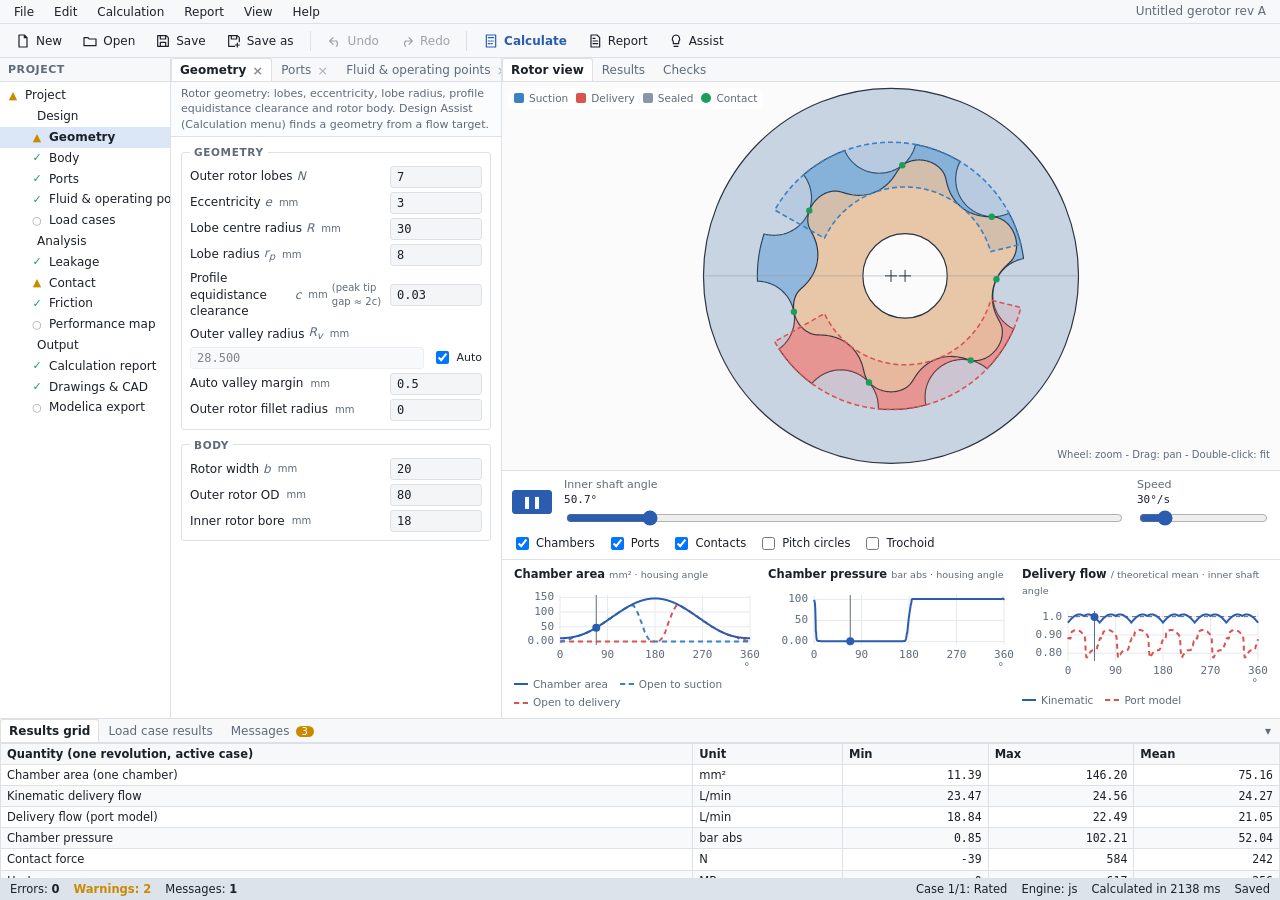
==== frontend/index.html @ 1a61bb22 "Python backend core, FastAPI API and professional workspace UI - backend/gerotor_core: numpy port of" ====
<!doctype html>
<html lang="en" data-theme="light">
<head>
  <meta charset="utf-8">
  <meta name="viewport" content="width=device-width, initial-scale=1">
  <title>Gerotor Workspace</title>
  <link rel="stylesheet" href="css/style.css">
  <link rel="stylesheet" href="css/workspace.css">
</head>
<body data-step="geometry">
  <div id="menubar" class="menubar" role="menubar"></div>
  <div id="toolbar" class="toolbar" role="toolbar"></div>
  <button id="assistOpen" type="button" hidden>Design Assist</button>

  <dialog id="assistDlg">
    <div class="dlg-head">
      <h2>Design Assist</h2>
      <span class="subtitle">Find geometries that meet a flow target within packaging limits</span>
      <button type="button" class="ghost" id="assistClose" title="Close">✕</button>
    </div>
    <div class="dlg-body">
      <form id="assistForm" class="params" autocomplete="off">
        <fieldset>
          <legend>Requirement</legend>
          <div class="grid2">
            <label>Flow <span class="unit">L/min</span><input name="flow" type="number" min="0" step="0.5" value="15"></label>
            <label>at speed <span class="unit">rpm</span><input name="rpm" type="number" min="1" step="50" value="1000"></label>
            <label>Vol. efficiency <span class="unit">%</span><input name="volEff" type="number" min="10" max="100" step="1" value="100"></label>
            <label>Objective
              <select name="objective"><option value="ripple">Lowest flow ripple</option><option value="compact">Smallest outer Ø</option><option value="contact">Lowest contact stress</option></select></label>
            <label>Pressure rise <span class="unit">bar</span><input name="dp" type="number" min="0" step="5" value="50"></label>
          </div>
          <p class="note" id="assistDisp"></p>
        </fieldset>
        <fieldset>
          <legend>Packaging</legend>
          <div class="grid2">
            <label>Rotor width <span class="unit">mm</span><input name="b" type="number" min="0.1" step="1" value="10"></label>
            <label>Max outer Ø <span class="unit">mm</span><input name="ODmax" type="number" min="0" step="1" value="95"></label>
            <label>Shaft / bore Ø <span class="unit">mm</span><input name="bore" type="number" min="0" step="1" value="22"></label>
            <label>Profile clearance c (peak gap ≈ 2c) <span class="unit">mm</span><input name="clearance" type="number" min="0" step="0.01" value="0.02"></label>
            <label>Min wall, outer <span class="unit">mm</span><input name="wallOut" type="number" min="0" step="0.5" value="5"></label>
            <label>Min wall, inner <span class="unit">mm</span><input name="wallIn" type="number" min="0" step="0.5" value="5"></label>
          </div>
        </fieldset>
        <fieldset>
          <legend>Search range</legend>
          <div class="grid2">
            <label>Lobes from<input name="Nmin" type="number" min="3" max="20" step="1" value="5"></label>
            <label>to<input name="Nmax" type="number" min="3" max="20" step="1" value="11"></label>
            <label>Min r<sub>p</sub>/e<input name="kMin" type="number" min="1" step="0.1" value="1.5"></label>
            <label>Valley margin <span class="unit">mm</span><input name="valleyMargin" type="number" min="0" step="0.05" value="0.1"></label>
          </div>
        </fieldset>
        <button type="button" class="primary" id="assistRun">Search designs</button>
        <fieldset class="re">
          <legend>Reverse engineering (measured set)</legend>
          <div class="grid2">
            <label>Outer lobes N<input name="reN" type="number" min="3" step="1" value="9"></label>
            <label>Lobe radius r<sub>p</sub> <span class="unit">mm</span><input name="reRp" type="number" min="0.1" step="0.01" value="10"></label>
            <label>Inner tip Ø <span class="unit">mm</span><input name="reDt" type="number" step="0.01" value="73.404"></label>
            <label>Inner root Ø <span class="unit">mm</span><input name="reDr" type="number" step="0.01" value="57.96"></label>
            <label>Outer minor Ø <span class="unit">mm</span><input name="reDl" type="number" step="0.01" value="65.722"></label>
            <label>Outer major Ø <span class="unit">mm</span><input name="reDv" type="number" step="0.01" value="81.166"></label>
            <label>Width <span class="unit">mm</span><input name="reB" type="number" min="0" step="0.1" value="10"></label>
            <label>Outer rotor OD <span class="unit">mm</span><input name="reOD" type="number" min="0" step="0.1" value="95"></label>
          </div>
          <p class="note" id="reStatus">Outer minor Ø = across the lobe tips; outer major Ø = valley circle.</p>
          <button type="button" id="reApply">Derive &amp; apply</button>
        </fieldset>
      </form>
      <div class="dlg-results">
        <div id="assistStatus" class="note">Set the requirement and press “Search designs”.</div>
        <div class="tbl-wrap"><table class="rtable" id="assistTable"></table></div>
        <h3>Gamez-Montero best-practice estimate <small>(heuristic, for comparison)</small></h3>
        <div class="tbl-wrap"><table class="rtable" id="gamezTable"></table></div>
      </div>
    </div>
  </dialog>

  <div class="work" id="work">
    <aside class="dock tree-dock" id="treeDock" aria-label="Project tree">
      <div class="dock-h">Project</div>
      <ul class="tree" id="tree" role="tree"></ul>
    </aside>

    <section class="centre" id="centre">
      <div class="tabs" id="tabs" role="tablist"></div>
      <div class="tab-intro" id="stepIntro"></div>
      <div class="centre-body">
      <form id="params" class="params" autocomplete="off" novalidate>
                <fieldset data-steps="geometry">
          <legend>Geometry</legend>
          <label>Outer rotor lobes <i>N</i>
            <input name="N" type="number" min="3" max="30" step="1" value="7"></label>
          <label>Eccentricity <i>e</i> <span class="unit">mm</span>
            <input name="e" type="number" min="0.01" step="0.1" value="3"></label>
          <label>Lobe centre radius <i>R</i> <span class="unit">mm</span>
            <input name="R" type="number" min="0.1" step="0.5" value="30"></label>
          <label>Lobe radius <i>r<sub>p</sub></i> <span class="unit">mm</span>
            <input name="rp" type="number" min="0.1" step="0.1" value="8"></label>
          <label>Profile equidistance clearance <i>c</i> <span class="unit">mm</span> <em class="sub">(peak tip gap ≈ 2c)</em>
            <input name="c" type="number" min="0" step="0.01" value="0.03"></label>
          <label class="with-check">Outer valley radius <i>R<sub>v</sub></i> <span class="unit">mm</span>
            <span class="row">
              <input name="Rv" type="number" min="0.1" step="0.1" value="28">
              <span class="check"><input name="RvAuto" type="checkbox" checked> Auto</span>
            </span></label>
          <label>Auto valley margin <span class="unit">mm</span>
            <input name="RvClear" type="number" min="0" step="0.1" value="0.5"></label>
          <label>Outer rotor fillet radius <span class="unit">mm</span>
            <input name="fillet" type="number" min="0" step="0.1" value="0"></label>
        </fieldset>
        <fieldset data-steps="geometry">
          <legend>Body</legend>
          <label>Rotor width <i>b</i> <span class="unit">mm</span>
            <input name="b" type="number" min="0.1" step="1" value="20"></label>
          <label>Outer rotor OD <span class="unit">mm</span>
            <input name="OD" type="number" min="1" step="1" value="80"></label>
          <label>Inner rotor bore <span class="unit">mm</span>
            <input name="bore" type="number" min="0" step="1" value="18"></label>
        </fieldset>
        <fieldset data-steps="fluid">
          <legend>Operating point</legend>
          <label>Shaft speed <span class="unit">rpm</span>
            <input name="rpm" type="number" min="0" step="50" value="1500"></label>
          <label>Pressure rise Δp <span class="unit">bar</span>
            <input name="dp" type="number" min="0" step="5" value="100"></label>
        </fieldset>
        <fieldset data-steps="contact">
          <legend>Material</legend>
          <div class="grid2">
            <label>Inner E <span class="unit">GPa</span>
              <input name="Ein" type="number" min="1" step="5" value="210"></label>
            <label>Inner ν
              <input name="nuIn" type="number" min="0" max="0.5" step="0.01" value="0.3"></label>
            <label>Outer E <span class="unit">GPa</span>
              <input name="Eout" type="number" min="1" step="5" value="210"></label>
            <label>Outer ν
              <input name="nuOut" type="number" min="0" max="0.5" step="0.01" value="0.3"></label>
          </div>
        </fieldset>
        <fieldset data-steps="ports">
          <legend>Ports</legend>
          <label class="inline"><input name="portsOn" type="checkbox" checked> Enable port model</label>
          <label class="with-check">Outer port radius <span class="unit">mm</span>
            <span class="row">
              <input name="portRo" type="number" min="0" step="0.1" value="28">
              <span class="check"><input name="portRoAuto" type="checkbox" checked> Auto</span>
            </span></label>
          <label class="with-check">Inner port radius (O₁) <span class="unit">mm</span>
            <span class="row">
              <input name="portRi" type="number" min="0" step="0.1" value="19">
              <span class="check"><input name="portRiAuto" type="checkbox" checked> Auto</span>
            </span></label>
          <p class="note">Timing offsets from the theoretical edges (+ = direction of rotation).</p>
          <div class="grid2">
            <label>Suction start <span class="unit">°</span>
              <input name="sucStart" type="number" step="0.5" value="0"></label>
            <label>Suction end <span class="unit">°</span>
              <input name="sucEnd" type="number" step="0.5" value="0"></label>
            <label>Delivery start <span class="unit">°</span>
              <input name="delStart" type="number" step="0.5" value="0"></label>
            <label>Delivery end <span class="unit">°</span>
              <input name="delEnd" type="number" step="0.5" value="0"></label>
          </div>
          <p class="note">Relief grooves: length into the land at each port edge (0 = none).</p>
          <div class="grid2">
            <label>Suction start <span class="unit">°</span>
              <input name="gSucStart" type="number" min="0" step="0.5" value="0"></label>
            <label>Suction end <span class="unit">°</span>
              <input name="gSucEnd" type="number" min="0" step="0.5" value="0"></label>
            <label>Delivery start <span class="unit">°</span>
              <input name="gDelStart" type="number" min="0" step="0.5" value="0"></label>
            <label>Delivery end <span class="unit">°</span>
              <input name="gDelEnd" type="number" min="0" step="0.5" value="0"></label>
          </div>
          <div class="grid2">
            <label>Groove width <span class="unit">mm</span>
              <input name="grooveW" type="number" min="0" step="0.1" value="1"></label>
            <label title="0 = as deep as the port">Groove depth <span class="unit">mm</span>
              <input name="grooveD" type="number" min="0" step="0.05" value="0"></label>
          </div>
          <label>Port corner radius <span class="unit">mm</span>
            <input name="portFillet" type="number" min="0" step="0.1" value="0"></label>
          <label title="Volume behind the outlet port, used for the outlet pressure ripple (0 = restriction only)">Outlet volume <span class="unit">cm³</span>
            <input name="outletVol" type="number" min="0" step="1" value="0"></label>
          <p class="note">Porting type. Without a double-sided outlet or shadow ports the rotors are pressed to the floor.</p>
          <label class="inline"><input name="dblIn" type="checkbox"> Double-sided inlet port</label>
          <label class="inline"><input name="dblOut" type="checkbox"> Double-sided outlet port</label>
          <label class="inline"><input name="shadow" type="checkbox" checked> Shadow ports</label>
        </fieldset>
        <fieldset data-steps="fluid">
          <legend>Fluid</legend>
          <div class="grid2">
            <label>Oil
              <select name="oil">
                <option value="custom">Custom (ν, ρ below)</option>
                <option value="user">My oil — datasheet (ASTM D341)</option>
                <!-- library entries are added from js/fluid.js -->
              </select></label>
            <label>Oil temperature <span class="unit">°C</span>
              <input name="oilT" type="number" step="5" value="40"></label>
            <label>Inlet pressure <span class="unit">bar abs</span>
              <input name="pIn" type="number" min="0" step="0.1" value="1"></label>
            <label>Cavitation pressure <span class="unit">bar abs</span>
              <input name="pVap" type="number" min="0" step="0.05" value="0.2"></label>
            <label>Density <span class="unit">kg/m³</span>
              <input name="rho" type="number" min="1" step="10" value="860"></label>
            <label>Bulk modulus <span class="unit">MPa</span>
              <input name="bulk" type="number" min="1" step="100" value="1400"></label>
            <label>Discharge coeff. <i>C<sub>d</sub></i>
              <input name="Cd" type="number" min="0.1" max="1" step="0.05" value="0.7"></label>
            <label>Kin. viscosity <span class="unit">cSt</span>
              <input name="nu" type="number" min="0.1" step="1" value="30"></label>
          </div>
          <div id="userOil" hidden>
            <p class="note">Datasheet viscosities; ν at the oil temperature is read from the ASTM D341 (Walther) line through them. A third point (e.g. 0 °C) is optional (ν = 0: unused).</p>
            <div class="grid2">
              <label>T₁ <span class="unit">°C</span><input name="uT1" type="number" step="1" value="40"></label>
              <label>ν₁ <span class="unit">cSt</span><input name="uNu1" type="number" min="0" step="0.1" value="32"></label>
              <label>T₂ <span class="unit">°C</span><input name="uT2" type="number" step="1" value="100"></label>
              <label>ν₂ <span class="unit">cSt</span><input name="uNu2" type="number" min="0" step="0.1" value="5.4"></label>
              <label>T₃ (optional) <span class="unit">°C</span><input name="uT3" type="number" step="1" value="0"></label>
              <label>ν₃ <span class="unit">cSt</span><input name="uNu3" type="number" min="0" step="1" value="0"></label>
              <label>Density at 15 °C <span class="unit">kg/m³</span><input name="uRho15" type="number" min="1" step="1" value="870"></label>
            </div>
          </div>
          <div id="oilCurve" hidden>
            <canvas class="chart small" id="oilChart"></canvas>
            <p class="note" id="oilNote"></p>
          </div>
        </fieldset>
        <fieldset data-steps="leakage">
          <legend>Leakage</legend>
          <label class="inline"><input name="leakOn" type="checkbox" checked> Model internal leakage</label>
          <p class="note">Tip/flank gaps follow from the inner profile clearance <i>c</i>. Axial clearance is the total over both faces.</p>
          <div class="grid2">
            <label>Axial clearance <span class="unit">mm</span>
              <input name="axialClr" type="number" min="0" step="0.005" value="0.05"></label>
            <label>Tip gap model
              <select name="tipGapModel"><option value="backlash">Backlash contact</option><option value="uniform">Uniform c</option></select></label>
          </div>
          <label class="inline"><input name="shaftVent" type="checkbox" checked> Shaft bore vented to inlet</label>
        </fieldset>
        <fieldset data-steps="friction">
          <legend>Friction</legend>
          <p class="note">Viscous losses (Totaro et al. 2025); full-film lubrication assumed.</p>
          <div class="grid2">
            <label>OD clearance, diametral <span class="unit">mm</span>
              <input name="odClr" type="number" min="0" step="0.01" value="0.15"></label>
            <label>Shaft bearing length <span class="unit">mm</span>
              <input name="jbLen" type="number" min="0" step="1" value="0"></label>
            <label>Bearing clearance, diametral <span class="unit">mm</span>
              <input name="jbClr" type="number" min="0" step="0.005" value="0.04"></label>
            <label>Floor friction μ (one-sided ports)
              <input name="faceMu" type="number" min="0" step="0.01" value="0.08"></label>
          </div>
        </fieldset>
        <fieldset data-steps="outputs">
          <legend>Design summary</legend>
          <dl class="metrics small" id="summary"></dl>
        </fieldset>
      </form>
      <form id="metaForm" class="params" data-steps="project" autocomplete="off">
        <fieldset>
          <legend>Identification</legend>
          <label data-tip="Project name shown in the title bar and on the report cover">Project <input name="project" type="text"></label>
          <label data-tip="Part number of the pump / rotor set">Part no. <input name="partNo" type="text"></label>
          <label data-tip="Revision label of this calculation">Revision <input name="revision" type="text"></label>
          <label data-tip="Engineer who made the calculation">Author <input name="author" type="text"></label>
          <label data-tip="Engineer who checked the calculation">Checker <input name="checker" type="text"></label>
          <label data-tip="Approver for release">Approver <input name="approver" type="text"></label>
          <label data-tip="Calculation date">Date <input name="date" type="date"></label>
        </fieldset>
        <fieldset>
          <legend>Scope and notes</legend>
          <label data-tip="Formal scope statement printed in the report: what is analysed, which load cases and limits apply, what is excluded">Scope statement</label>
          <textarea name="scope" rows="3" placeholder="What is analysed, which load cases and limits apply, what is excluded"></textarea>
          <label>Notes</label>
          <textarea name="notes" rows="4" placeholder="Assumptions, boundary conditions, open points"></textarea>
        </fieldset>
        <fieldset>
          <legend>Revision history</legend>
          <div class="grid2">
            <label>Rev <input name="revNew" type="text"></label>
            <label>Change <input name="revNote" type="text"></label>
          </div>
          <div class="btn-row"><button type="button" id="revAdd">Add history entry</button></div>
          <ul class="revlist" id="revList"></ul>
        </fieldset>
        <fieldset>
          <legend>Calculation engine</legend>
          <label data-tip="js: runs in the browser. api: FastAPI backend (not connected yet). parity: runs both and compares.">Mode
            <select name="calcMode"><option value="js">JavaScript (in browser)</option><option value="api" disabled>Python API (not available)</option><option value="parity" disabled>Parity JS vs API (not available)</option></select></label>
        </fieldset>
      </form>
      <section data-steps="cases" id="casesSec">
        <p class="note">Load cases are operating points. The active case (selected row) drives the input forms, charts and report; "Calculate all" evaluates every case.</p>
        <table class="grid-table" id="caseList"></table>
        <div class="btn-row">
          <button type="button" id="caseAdd">Add</button>
          <button type="button" id="caseDup">Duplicate</button>
          <button type="button" id="caseDel">Delete</button>
          <button type="button" id="caseRun" class="primary">Calculate all</button>
        </div>
      </section>
      <section data-steps="map" class="result-wide">
        <h2>Charts <small>pump performance range</small></h2>
        <form id="mapForm" class="params" autocomplete="off">
          <div class="grid2">
            <label>Speed from <span class="unit">rpm</span><input name="rpmMin" type="number" min="1" step="100" value="1000"></label>
            <label>to<input name="rpmMax" type="number" min="1" step="100" value="4000"></label>
            <label>Δp from <span class="unit">bar</span><input name="dpMin" type="number" min="0" step="5" value="10"></label>
            <label>to<input name="dpMax" type="number" min="0" step="5" value="100"></label>
            <label>Speed points<input name="nRpm" type="number" min="1" max="8" step="1" value="6"></label>
            <label>Pressure points<input name="nDp" type="number" min="1" max="8" step="1" value="6"></label>
          </div>
          <div class="chart-pick" id="chartPick">
            <label><input type="checkbox" value="flow" checked> Flow</label>
            <label><input type="checkbox" value="etaV" checked> Volumetric efficiency</label>
            <label><input type="checkbox" value="power" checked> Drive power</label>
            <label><input type="checkbox" value="etaM"> Mechanical efficiency</label>
            <label><input type="checkbox" value="stress" checked> Contact stress</label>
            <label><input type="checkbox" value="etaT"> Overall efficiency</label>
            <label><input type="checkbox" value="ripple"> Pressure ripple</label>
            <label><input type="checkbox" value="torque"> Drive torque</label>
          </div>
          <div class="btn-row">
            <button type="button" class="primary" id="mapRun">Create charts</button>
            <button type="button" id="mapXlsx" disabled>Export to Excel</button>
            <button type="button" id="mapCsv" disabled>CSV</button>
            <button type="button" id="maxRun" title="Highest speed with peak chamber void ≤ 0.5 % at the current Δp and inlet pressure">Max speed</button>
          </div>
        </form>
        <div class="note" id="mapStatus"></div>
        <div class="note" id="maxStatus"></div>
      </section>
      <section data-steps="outputs">
        <h2>Export</h2>
        <div class="export">
          <select id="exportScope">
            <option value="assembly">Assembly</option>
            <option value="inner">Inner rotor</option>
            <option value="outer">Outer rotor</option>
            <option value="ports">Port plate</option>
          </select>
          <button type="button" data-export="dxf">DXF</button>
          <button type="button" data-export="svg">SVG</button>
          <button type="button" data-export="csv">CSV</button>
        </div>
        <div class="btn-row" style="margin-top:6px">
          <button type="button" id="pdfBtn">PDF drawing</button>
          <button type="button" id="stepBtn">STEP AP242</button>
        </div>
      </section>
      <section data-steps="outputs">
        <h2>OpenModelica <small>system model</small></h2>
        <p class="note">Builds a Modelica package (gerotor, outlet volume, load restriction, tanks, speed source) from the
          current design and the case table of the Charts range, then opens it in OMEdit (local server needed).</p>
        <div class="btn-row">
          <button type="button" class="primary" id="omOpen">Open in OpenModelica</button>
          <button type="button" id="omDownload">Download .mo</button>
          <button type="button" id="omCases">Case table</button>
        </div>
        <div class="note" id="omStatus"></div>
      </section>
      </div>
    </section>

    <section class="dock right-dock" id="rightDock">
      <div class="tabs" id="dockTabs">
        <button type="button" data-dock="rotor" class="active">Rotor view</button>
        <button type="button" data-dock="results">Results</button>
        <button type="button" data-dock="checks">Checks</button>
      </div>
      <div class="dock-pane stage" data-pane="rotor">
        <div class="canvas-wrap">
          <canvas id="view"></canvas>
          <div class="legend">
            <span><i class="sw suction"></i>Suction</span>
            <span><i class="sw discharge"></i>Delivery</span>
            <span><i class="sw trapped"></i>Sealed</span>
            <span><i class="sw contact"></i>Contact</span>
          </div>
          <div class="hint">Wheel: zoom - Drag: pan - Double-click: fit</div>
        </div>
        <div class="controls">
          <button id="playBtn" type="button" class="primary" title="Play / pause">❚❚</button>
          <label class="grow">Inner shaft angle <output id="angleOut">0°</output>
            <input id="angle" type="range" min="0" max="360" step="0.5" value="0"></label>
          <label>Speed <output id="speedOut">30°/s</output>
            <input id="speed" type="range" min="2" max="180" step="1" value="30"></label>
          <div class="toggles">
            <label><input type="checkbox" id="optChambers" checked> Chambers</label>
            <label><input type="checkbox" id="optPorts" checked> Ports</label>
            <label><input type="checkbox" id="optContacts" checked> Contacts</label>
            <label><input type="checkbox" id="optPitch"> Pitch circles</label>
            <label><input type="checkbox" id="optTrochoid"> Trochoid</label>
          </div>
        </div>
        <div class="stage-charts" id="stageCharts">
          <section class="stage-chart">
            <h2>Chamber area <small>mm² · housing angle</small></h2>
            <canvas class="chart" id="areaChart"></canvas>
            <div class="chart-legend" id="areaLegend"></div>
          </section>
          <section class="stage-chart">
            <h2>Chamber pressure <small>bar abs · housing angle</small></h2>
            <canvas class="chart" id="pressureChart"></canvas>
          </section>
          <section class="stage-chart">
            <h2>Delivery flow <small>/ theoretical mean · inner shaft angle</small></h2>
            <canvas class="chart" id="flowChart"></canvas>
            <div class="chart-legend" id="flowLegend"></div>
          </section>
        </div>
      </div>
      <div class="dock-pane results" data-pane="results" hidden>
        <div class="kpis" id="kpis"></div>
        <section id="metricsSec"><h2 id="metricsTitle">Results <small>active load case</small></h2><dl class="metrics" id="metrics"></dl></section>
        <section><h2>Dimensions</h2><dl class="metrics small" id="dims"></dl></section>
      </div>
      <div class="dock-pane results" data-pane="checks" hidden>
        <section id="checksSec">
          <h2>Checks <small id="checksCount"></small> <button type="button" class="linkbtn" id="checksAll">Show passed</button></h2>
          <ul class="checks" id="checks"></ul>
        </section>
      </div>
    </section>
  </div>

  <section class="bottom" id="bottom">
    <div class="tabs" id="bottomTabs">
      <button type="button" data-bt="grid" class="active">Results grid</button>
      <button type="button" data-bt="cases">Load case results</button>
      <button type="button" data-bt="msgs">Messages <span class="badge" id="msgBadge">0</span></button>
      <span class="spacer"></span>
      <button type="button" class="ghost" id="bottomHide" title="Hide panel">▾</button>
    </div>
    <div class="bt-pane" data-btp="grid"><table class="grid-table" id="resGrid"></table></div>
    <div class="bt-pane" data-btp="cases" hidden><table class="grid-table" id="caseResGrid"></table></div>
    <div class="bt-pane" data-btp="msgs" hidden><ul class="msglist" id="msgList"></ul></div>
  </section>
  <footer class="status" id="status">
    <span id="stErr" class="st-item err" title="Errors">Errors: <b>0</b></span>
    <span id="stWarn" class="st-item warn" title="Warnings">Warnings: <b>0</b></span>
    <span id="stMsg" class="st-item" title="Messages">Messages: <b>0</b></span>
    <span class="sp"></span>
    <span id="stCase" class="st-item"></span>
    <span id="stMode" class="st-item"></span>
    <span id="stCalc" class="st-item"></span>
    <span id="stDirty" class="st-item"></span>
  </footer>

  <dialog id="metaDlg" class="small-dlg"><div class="dlg-head"><h2 id="metaDlgTitle"></h2><button type="button" id="metaDlgClose" aria-label="Close">✕</button></div><div class="dlg-pad" id="metaDlgBody"></div></dialog>
  <input id="openInput" type="file" accept=".json,application/json" hidden>

  <dialog id="chartsDlg" class="charts-dlg">
    <div class="dlg-head">
      <h2>Charts <small id="chartsInfo"></small></h2>
      <button type="button" id="chartsClose" aria-label="Close">✕</button>
    </div>
    <div class="chart-grid" id="chartGrid"></div>
  </dialog>

  <dialog id="casesDlg" class="charts-dlg">
    <div class="dlg-head">
      <h2>Case setup <small>parameters × cases (exported to OpenModelica)</small></h2>
      <button type="button" id="casesClose" aria-label="Close">✕</button>
    </div>
    <div class="case-wrap"><table class="case-table" id="caseTable"></table></div>
  </dialog>

  <script src="js/geometry.js"></script>
  <script src="js/ports.js"></script>
  <script src="js/backlash.js"></script>
  <script src="js/leakage.js"></script>
  <script src="js/contact.js"></script>
  <script src="js/friction.js"></script>
  <script src="js/perfmap.js"></script>
  <script src="js/reverse.js"></script>
  <script src="js/fluid.js"></script>
  <script src="js/spectrum.js"></script>
  <script src="js/assist.js"></script>
  <script src="js/render.js"></script>
  <script src="js/charts.js"></script>
  <script src="js/xlsx.js"></script>
  <script src="js/modelica.js"></script>
  <script src="js/drawing.js"></script>
  <script src="js/step.js"></script>
  <script src="js/export.js"></script>
  <script src="js/project.js"></script>
  <script src="js/methods.generated.js"></script>
  <script src="js/report.js"></script>
  <script src="js/app.js"></script>
  <script src="js/assist-ui.js"></script>
  <script src="js/perfmap-ui.js"></script>
  <script src="js/modelica-ui.js"></script>
  <script src="js/workspace.js"></script>
</body>
</html>
---- frontend/css/style.css ----
:root {
  --font: "Segoe UI", system-ui, -apple-system, sans-serif;
  --font-mono: "Cascadia Mono", Consolas, "SF Mono", monospace;
  --bg: #f4f5f7;
  --panel: #ffffff;
  --border: #dde1e6;
  --text: #1c2129;
  --text-muted: #5f6b7a;
  --accent: #2a5db0;
  --accent-text: #ffffff;
  --grid: #e6e9ee;
  --canvas-bg: #fbfbfc;
  --outer-fill: #c9d4e3;
  --inner-fill: #e8c6a8;
  --rotor-stroke: #2b3440;
  --suction: #3b82c4;
  --discharge: #d9534f;
  --guide: #8a96a6;
  --contact: #1b9e5a;
  --ok: #1b9e5a;
  --warn: #c98a00;
  --err: #d23b3b;
  --info: #2a5db0;
  --series2: #d9534f;
  --series3: #1b9e5a;
  --series4: #c98a00;
  --series5: #7b4fc4;
  --series6: #2a9db0;
  color-scheme: light;
}

@media (prefers-color-scheme: dark) {
  :root:not([data-theme="light"]) {
    --bg: #121519;
    --panel: #1a1e24;
    --border: #2c323b;
    --text: #e3e7ec;
    --text-muted: #96a1ae;
    --accent: #6b9cf0;
    --accent-text: #0d1117;
    --grid: #262b33;
    --canvas-bg: #15181d;
    --outer-fill: #3a4a60;
    --inner-fill: #7a5a40;
    --rotor-stroke: #c8d0da;
    --suction: #4f9be0;
    --discharge: #e8615c;
    --guide: #6d7887;
    --contact: #37c77c;
    --series2: #e8615c;
    --series3: #37c77c;
    --series4: #e0a52a;
    --series5: #a07de8;
    --series6: #4fc3d6;
    color-scheme: dark;
  }
}
:root[data-theme="dark"] {
  --bg: #121519;
  --panel: #1a1e24;
  --border: #2c323b;
  --text: #e3e7ec;
  --text-muted: #96a1ae;
  --accent: #6b9cf0;
  --accent-text: #0d1117;
  --grid: #262b33;
  --canvas-bg: #15181d;
  --outer-fill: #3a4a60;
  --inner-fill: #7a5a40;
  --rotor-stroke: #c8d0da;
  --suction: #4f9be0;
  --discharge: #e8615c;
  --guide: #6d7887;
  --contact: #37c77c;
  --series2: #e8615c;
  --series3: #37c77c;
  --series4: #e0a52a;
  --series5: #a07de8;
  --series6: #4fc3d6;
  color-scheme: dark;
}

* { box-sizing: border-box; }
html, body { margin: 0; height: 100%; }
body {
  background: var(--bg);
  color: var(--text);
  font: 14px/1.4 var(--font);
  display: flex;
  flex-direction: column;
}

.topbar {
  display: flex; align-items: baseline; gap: 12px;
  padding: 10px 16px;
  border-bottom: 1px solid var(--border);
  background: var(--panel);
}
.topbar h1 { font-size: 17px; margin: 0; }
.subtitle { color: var(--text-muted); font-size: 13px; }

/* ---- Wizard steps */
.topbar { align-items: center; }
.steps { display: flex; gap: 4px; margin: 0 auto; }
.steps button {
  display: flex; align-items: center; gap: 7px; padding: 5px 12px 5px 6px; border-radius: 999px;
  border: 1px solid var(--border); background: transparent; color: var(--text-muted); font-size: 13px; cursor: pointer;
}
.steps button b {
  display: inline-grid; place-items: center; width: 20px; height: 20px; border-radius: 50%;
  background: var(--grid); color: var(--text-muted); font-size: 11.5px;
}
.steps button:hover { color: var(--text); border-color: var(--text-muted); }
.steps button.done b { background: color-mix(in srgb, var(--accent) 25%, transparent); color: var(--text); }
.steps button.active { color: var(--accent-text); background: var(--accent); border-color: var(--accent); }
.steps button.active b { background: var(--accent-text); color: var(--accent); }
body[data-step="1"] [data-steps]:not([data-steps~="1"]),
body[data-step="2"] [data-steps]:not([data-steps~="2"]),
body[data-step="3"] [data-steps]:not([data-steps~="3"]),
body[data-step="4"] [data-steps]:not([data-steps~="4"]),
body[data-step="5"] [data-steps]:not([data-steps~="5"]) { display: none !important; }
.step-intro { margin: 0 0 12px; color: var(--text-muted); font-size: 12.5px; line-height: 1.45; }
.step-nav { display: flex; justify-content: space-between; gap: 8px; margin: 14px 0 10px; padding-top: 10px; border-top: 1px solid var(--border); }
.step-nav button { flex: 1; }

/* ---- KPI cards (results panel, all steps) */
.kpis { display: grid; grid-template-columns: 1fr 1fr; gap: 6px; margin-bottom: 12px; }
.kpi { border: 1px solid var(--border); border-radius: 8px; padding: 7px 9px; min-width: 0; }
.kpi .k { font-size: 11px; color: var(--text-muted); text-transform: uppercase; letter-spacing: .04em; }
.kpi .v { font: 600 17px/1.25 var(--font-mono); color: var(--text); white-space: nowrap; overflow: hidden; text-overflow: ellipsis; }
.kpi .v small { font: 400 11.5px var(--font); color: var(--text-muted); margin-left: 3px; }
.kpi.warn { border-color: var(--warn); }
.kpi.err { border-color: #d64545; }

.layout {
  flex: 1; min-height: 0;
  display: grid;
  grid-template-columns: 290px minmax(0, 1fr) 360px;
  gap: 1px;
  background: var(--border);
}
.panel { background: var(--panel); overflow-y: auto; padding: 12px 14px; }

fieldset { border: none; margin: 0 0 10px; padding: 0; min-width: 0; }
legend {
  font-size: 11px; font-weight: 600; text-transform: uppercase; letter-spacing: .06em;
  color: var(--text-muted); margin-bottom: 6px; padding: 0;
}
.params label {
  display: flex; flex-wrap: wrap; align-items: baseline;
  gap: 0 4px; font-size: 13px; margin-bottom: 7px;
}
.params label i { color: var(--text-muted); }
.params label input[type=number], .params label .row { flex: 1 0 100%; margin-top: 3px; }
.unit { color: var(--text-muted); font-size: 11px; margin-left: auto; }
.params label.inline { flex-wrap: nowrap; align-items: center; gap: 6px; }
.params .note { font-size: 11.5px; color: var(--text-muted); margin: 2px 0 6px; }
.grid2 { display: grid; grid-template-columns: 1fr 1fr; column-gap: 8px; }
.grid2 label { min-width: 0; }
.row { display: flex; gap: 8px; align-items: center; }
.params label .row { min-width: 0; }
.params .row input[type=number] { flex: 1 1 0; width: 0; min-width: 0; margin-top: 0; }
.check { display: flex; align-items: center; gap: 4px; font-size: 12px; white-space: nowrap; }

input[type=number], select {
  width: 100%;
  font: 13px var(--font-mono);
  padding: 5px 7px;
  border: 1px solid var(--border);
  border-radius: 5px;
  background: var(--bg);
  color: var(--text);
}
input[type=number]:focus, select:focus { outline: 2px solid var(--accent); outline-offset: -1px; }
input:disabled { opacity: .55; }

button, .file-btn {
  font: 13px var(--font);
  padding: 6px 10px;
  border-radius: 5px;
  border: 1px solid var(--border);
  background: var(--bg);
  color: var(--text);
  cursor: pointer;
}
button:hover, .file-btn:hover { border-color: var(--accent); }
button.primary { background: var(--accent); color: var(--accent-text); border-color: var(--accent); min-width: 40px; }
.file-btn input { display: none; }
.btn-row { display: flex; flex-wrap: wrap; gap: 6px; }
.params .btn-row .file-btn { display: inline-block; margin: 0; font-size: 13px; }

.stage { background: var(--panel); display: flex; flex-direction: column; min-width: 0; min-height: 0; }
.canvas-wrap { position: relative; flex: 1; min-height: 300px; }
#view { position: absolute; inset: 0; width: 100%; height: 100%; touch-action: none; cursor: grab; }
#view:active { cursor: grabbing; }
.legend {
  position: absolute; left: 10px; top: 10px;
  display: flex; flex-wrap: wrap; gap: 10px;
  font-size: 12px; color: var(--text-muted);
  background: color-mix(in srgb, var(--panel) 85%, transparent);
  padding: 4px 8px; border-radius: 5px;
}
.legend span { display: flex; align-items: center; gap: 5px; }
.sw { width: 10px; height: 10px; border-radius: 2px; display: inline-block; }
.sw.suction { background: var(--suction); }
.sw.discharge { background: var(--discharge); }
.sw.contact { background: var(--contact); border-radius: 50%; }
.sw.trapped { background: var(--guide); }
.chart-legend { display: flex; flex-wrap: wrap; gap: 4px 12px; font-size: 11.5px; color: var(--text-muted); margin-top: 2px; }
.chart-legend span { display: flex; align-items: center; gap: 5px; }
.chart-legend i { width: 14px; height: 0; border-top: 2px solid; display: inline-block; }
.chart-legend i.dash { border-top-style: dashed; }
.hint { position: absolute; right: 10px; bottom: 8px; font-size: 11px; color: var(--text-muted); }

.controls {
  display: flex; flex-wrap: wrap; align-items: center; gap: 10px 18px;
  padding: 10px 14px; border-top: 1px solid var(--border);
}
.controls label { display: flex; flex-direction: column; font-size: 12px; color: var(--text-muted); }
.controls label.grow { flex: 1; min-width: 180px; }
.controls output { color: var(--text); font-family: var(--font-mono); }
.toggles { display: flex; flex-wrap: wrap; gap: 4px 12px; }
.toggles label { flex-direction: row; align-items: center; gap: 4px; color: var(--text); font-size: 13px; }
input[type=range] { accent-color: var(--accent); }

.results section { margin-bottom: 16px; }
.results h2 { font-size: 13px; margin: 0 0 8px; }
.results h2 small { color: var(--text-muted); font-weight: 400; }
.metrics {
  display: grid; grid-template-columns: minmax(0, 1fr) minmax(0, 1fr); gap: 5px 10px; margin: 0;
}
.metrics dt { color: var(--text-muted); font-size: 13px; line-height: 1.3; }
.metrics dd { margin: 0; font-family: var(--font-mono); text-align: right; font-variant-numeric: tabular-nums; line-height: 1.3; overflow-wrap: anywhere; }
.metrics dd.big { font-size: 16px; font-weight: 600; color: var(--accent); }
.metrics.small dt, .metrics.small dd { font-size: 12px; }

.checks { list-style: none; margin: 0; padding: 0; display: flex; flex-direction: column; gap: 6px; }
.checks:not(.showall) li.ok { display: none; }
.linkbtn { border: none; background: none; color: var(--accent); font-size: 12px; cursor: pointer; padding: 0 0 0 6px; }
.linkbtn:hover { text-decoration: underline; }
.checks li { border-left: 3px solid var(--guide); padding: 2px 0 2px 8px; font-size: 12.5px; }
.checks li b { display: block; font-size: 13px; }
.checks li span { color: var(--text-muted); }
.checks li.ok { border-color: var(--ok); }
.checks li.warn { border-color: var(--warn); }
.checks li.err { border-color: var(--err); }
.checks li.info { border-color: var(--info); }
.checks li.err b { color: var(--err); }
.checks li.warn b { color: var(--warn); }

.chart { width: 100%; height: 150px; display: block; }

/* ================================================================== compact full-page layout
 * inputs | results (multi-column) | rotor model (right, narrower); smaller type so a step fits one screen. */
body { font-size: 12.5px; }
.topbar { padding: 6px 12px; gap: 10px; }
.topbar h1 { font-size: 15px; }
.subtitle { font-size: 11.5px; }
.steps button { font-size: 12px; padding: 3px 10px 3px 4px; gap: 6px; }
.steps button b { width: 18px; height: 18px; font-size: 10.5px; }
button, .file-btn { font-size: 12px; padding: 4px 9px; }
.params .btn-row .file-btn { font-size: 12px; }

.layout {
  grid-template-columns: 250px minmax(0, 1fr) clamp(320px, 30vw, 480px);
  grid-template-areas: "params results stage";
}
.layout > .panel.params { grid-area: params; }
.layout > .panel.results { grid-area: results; }
.layout > .stage { grid-area: stage; }
.panel { padding: 8px 12px; }

/* Inputs: label and value on one line where there is room. */
fieldset { margin-bottom: 8px; }
legend { font-size: 10px; margin-bottom: 4px; }
.params label { font-size: 12px; margin-bottom: 4px; align-items: center; }
.params fieldset > label:not(.with-check):not(.inline) { flex-wrap: nowrap; }
.params fieldset > label > input[type=number], .params fieldset > label > select { flex: 0 0 88px; width: 88px; margin: 0 0 0 auto; }
.params fieldset > label .unit { margin-left: 3px; white-space: nowrap; }
.params fieldset > label:not(.with-check) > .unit + input, .params fieldset > label:not(.with-check) > .unit + select { margin-left: auto; }
.params fieldset > label:not(.with-check) { gap: 0 4px; }
.params fieldset > label:not(.with-check):not(.inline) > input, .params fieldset > label:not(.with-check):not(.inline) > select { margin-left: auto !important; }
.params label.inline { margin-bottom: 2px; }
.params fieldset > label.with-check .row { flex: 1 0 100%; }
.params .grid2 label > input[type=number], .params .grid2 label > select { flex: 1 0 100%; margin: 2px 0 0; }
.params .note { font-size: 10.5px; margin: 1px 0 4px; }
.unit { font-size: 10px; }
input[type=number], select { font-size: 12px; padding: 3px 6px; }
.step-intro { font-size: 11.5px; margin-bottom: 8px; }
.step-nav { margin: 8px 0 6px; padding-top: 8px; }
.check { font-size: 11px; }

/* Results: KPI row + sections flowing in columns. */
.results { display: grid; grid-template-columns: repeat(auto-fill, minmax(280px, 1fr)); gap: 8px 18px; align-content: start; }
.results > .kpis { grid-column: 1 / -1; grid-template-columns: repeat(6, minmax(0, 1fr)); margin-bottom: 2px; }
.results section { margin-bottom: 0; min-width: 0; }
.results h2 { font-size: 12px; margin-bottom: 5px; }
.kpi { padding: 5px 8px; border-radius: 6px; }
.kpi .k { font-size: 9.5px; }
.kpi .v { font-size: 14.5px; }
.kpi .v small { font-size: 10px; }
.metrics { gap: 3px 8px; }
.metrics dt { font-size: 11.5px; }
.metrics dd { font-size: 11.5px; }
.metrics dd.big { font-size: 13px; }
.metrics.small dt, .metrics.small dd { font-size: 11px; }
.checks { gap: 4px; }
.checks li { font-size: 11px; padding: 1px 0 1px 7px; }
.checks li b { font-size: 11.5px; }
.chart-legend { font-size: 10.5px; }
.chart-pick { font-size: 11.5px; }

/* Rotor model column. */
.canvas-wrap { min-height: 220px; }
.legend { font-size: 10.5px; gap: 8px; padding: 3px 6px; left: 6px; top: 6px; }
.hint { font-size: 10px; }
.controls { padding: 6px 10px; gap: 6px 12px; }
.controls label { font-size: 11px; }
.toggles label { font-size: 11.5px; }

@media (max-width: 1100px) {
  .layout { grid-template-columns: 240px minmax(0, 1fr); grid-template-areas: "params stage" "results results"; }
}
.chart.small { height: 120px; margin-top: 6px; }

.export { display: flex; gap: 6px; flex-wrap: wrap; }
.export select { width: auto; flex: 1; }

.topbtn { margin-left: auto; }
.topbar .topbtn + button { margin-left: 6px; }
dialog#assistDlg {
  width: min(1200px, 96vw); max-height: 92vh; padding: 0; border: 1px solid var(--border);
  border-radius: 8px; background: var(--panel); color: var(--text);
}
dialog#assistDlg::backdrop { background: rgba(0, 0, 0, .45); }
dialog.charts-dlg {
  width: min(1400px, 96vw); max-height: 94vh; padding: 0; border: 1px solid var(--border);
  border-radius: 8px; background: var(--panel); color: var(--text);
}
dialog.charts-dlg::backdrop { background: rgba(0, 0, 0, .45); }
.charts-dlg .dlg-head button { margin-left: auto; }
.chart-grid { display: grid; grid-template-columns: repeat(auto-fill, minmax(420px, 1fr)); gap: 12px; padding: 12px 16px 16px; overflow: auto; max-height: calc(94vh - 56px); }
.chart-card { border: 1px solid var(--border); border-radius: 6px; padding: 8px 10px; background: var(--bg, var(--panel)); }
.chart-card h3 { margin: 0 0 4px; font-size: 13px; font-weight: 600; }
.chart-card h3 small { font-weight: 400; color: var(--text-muted); }
.chart-card .chart { height: 220px; }
.case-wrap { overflow: auto; max-height: calc(94vh - 56px); padding: 8px 16px 16px; }
.case-table { border-collapse: collapse; font-size: 12px; font-family: var(--font-mono); white-space: nowrap; }
.case-table th, .case-table td { border: 1px solid var(--border); padding: 3px 8px; text-align: right; }
.case-table th { background: var(--panel); position: sticky; top: 0; }
.case-table td:first-child, .case-table td:nth-child(2), .case-table th:first-child, .case-table th:nth-child(2) { text-align: left; }
.case-table tr.hl td { background: color-mix(in srgb, var(--accent) 14%, transparent); }
.chart-pick { display: grid; grid-template-columns: 1fr 1fr; gap: 2px 8px; margin: 6px 0; font-size: 12.5px; }
.chart-pick label { display: flex; align-items: center; gap: 5px; margin: 0; }
.dlg-head { display: flex; align-items: baseline; gap: 12px; padding: 12px 16px; border-bottom: 1px solid var(--border); }
.dlg-head h2 { margin: 0; font-size: 16px; }
.dlg-head button { margin-left: auto; }
.dlg-body { display: grid; grid-template-columns: 300px minmax(0, 1fr); gap: 16px; padding: 14px 16px; max-height: calc(92vh - 60px); overflow: auto; }
.dlg-body select { width: 100%; margin-top: 3px; }
.dlg-body fieldset.re { margin-top: 18px; padding-top: 10px; border-top: 1px solid var(--border); }
.dlg-results h3 { font-size: 13px; margin: 16px 0 6px; }
.dlg-results h3 small { color: var(--text-muted); font-weight: 400; }
.tbl-wrap { overflow-x: auto; }
.rtable { border-collapse: collapse; width: 100%; font-size: 12.5px; }
.rtable th, .rtable td { border-bottom: 1px solid var(--border); padding: 4px 6px; text-align: right; white-space: nowrap; }
.rtable th { color: var(--text-muted); font-weight: 600; }
.rtable td:first-child, .rtable th:first-child { text-align: left; }
.rtable tr.best td { font-weight: 600; }
.rtable button { padding: 2px 8px; font-size: 12px; }
@media (max-width: 800px) { .dlg-body { grid-template-columns: 1fr; } }

@media (max-width: 1100px) {
  .layout { grid-template-columns: 250px minmax(0, 1fr); }
  .results { grid-column: 1 / -1; }
}
@media (max-width: 720px) {
  body { height: auto; }
  .layout { display: flex; flex-direction: column; }
  .panel { padding: 12px 16px; }
  .canvas-wrap { min-height: 360px; height: 70vw; }
  .subtitle { display: none; }
}

/* ---- v3: wider inputs, step charts above the model, model at the bottom, checks as a bottom strip */
.layout { grid-template-columns: 300px minmax(0, 1fr) clamp(320px, 30vw, 480px); }
.params fieldset > label > input[type=number], .params fieldset > label > select { flex: 0 0 104px; width: 104px; }
.stage { position: relative; }
.stage-top { flex: 1 1 0; min-height: 0; overflow-y: auto; padding: 8px 12px 4px; display: flex; flex-direction: column; gap: 10px; }
.stage-top h2 { font-size: 12px; margin: 0 0 5px; }
.stage-top h2 small { color: var(--text-muted); font-weight: 400; }
.stage-top .chart { height: 130px; }
.canvas-wrap { flex: 0 0 auto; aspect-ratio: 1 / 1; min-height: 0; max-height: 64vh; border-top: 1px solid var(--border); }
body[data-step="5"] .canvas-wrap { flex: 1 1 auto; aspect-ratio: auto; max-height: none; border-top: none; }
#checksSec { grid-column: 1 / -1; order: 99; border-top: 1px solid var(--border); padding-top: 6px; }
#checksSec .checks { display: grid; grid-template-columns: repeat(auto-fill, minmax(260px, 1fr)); gap: 4px 14px; }

/* Step help (?) next to the step bar */
.help {
  position: relative; display: inline-grid; place-items: center; width: 20px; height: 20px; margin-left: 4px;
  border-radius: 50%; border: 1px solid var(--border); color: var(--text-muted); font: 600 11.5px var(--font); cursor: help;
}
.help:hover, .help:focus { color: var(--accent); border-color: var(--accent); outline: none; }
.help .tip {
  display: none; position: absolute; top: 26px; left: 50%; transform: translateX(-50%); z-index: 50; width: 300px;
  padding: 8px 10px; border: 1px solid var(--border); border-radius: 6px; background: var(--panel); color: var(--text);
  font: 400 12px/1.45 var(--font); box-shadow: 0 6px 18px rgba(0, 0, 0, .25); text-align: left;
}
.help:hover .tip, .help:focus .tip { display: block; }

/* Checks KPI popover */
.panel.results { position: relative; }
.kpi[data-kpi="checks"] { cursor: pointer; }
.kpi[data-kpi="checks"]:hover { border-color: var(--accent); }
.popover {
  position: absolute; right: 12px; top: 62px; z-index: 40; width: min(420px, 90%); max-height: 60%; overflow: auto;
  padding: 8px 10px; border: 1px solid var(--border); border-radius: 8px; background: var(--panel);
  box-shadow: 0 8px 24px rgba(0, 0, 0, .3);
}
.popover h3 { margin: 0 0 6px; font-size: 12px; }

@media (max-width: 1100px) {
  .layout { grid-template-columns: 260px minmax(0, 1fr); grid-template-areas: "params stage" "results results"; }
}

/* Checks strip pinned to the bottom of the results panel */
.panel.results { grid-template-rows: auto 1fr; }
#checksSec { align-self: end; }


/* ---- v4: model uses the full right column again; Results page (step 5) full width; Outputs = step 6 */
.canvas-wrap { flex: 1 1 auto; aspect-ratio: auto; max-height: none; border-top: none; min-height: 220px; }
body[data-step="6"] .canvas-wrap { flex: 1 1 auto; }
body[data-step="5"] .layout { grid-template-columns: minmax(0, 1fr); grid-template-areas: "results"; }
body[data-step="5"] .layout > .panel.params, body[data-step="5"] .layout > .stage { display: none; }
body[data-step="5"] .panel.results { grid-template-columns: repeat(auto-fill, minmax(340px, 1fr)); padding: 10px 18px; gap: 12px 24px; }
body[data-step="5"] #metricsSec { grid-row: span 3; }
body[data-step="5"] .result-wide { grid-column: span 2; }
body[data-step="5"] .result-chart .chart { height: 170px; }
.metrics dt.grp { grid-column: 1 / -1; margin-top: 6px; padding-bottom: 2px; border-bottom: 1px solid var(--border); font-size: 11px; font-weight: 600; color: var(--text); text-transform: uppercase; letter-spacing: .04em; }
.metrics dt.grp:first-child { margin-top: 0; }
body[data-step="5"] .panel.results { grid-template-rows: none; grid-auto-rows: min-content; }


/* ---- v5: angle charts below the animation (synced marker), shown with the model on every screen */
.stage-charts { flex: 0 0 auto; display: flex; flex-direction: column; gap: 6px; padding: 6px 12px 8px; border-top: 1px solid var(--border); max-height: 46%; overflow-y: auto; }
.stage-chart h2 { font-size: 11.5px; margin: 0 0 3px; }
.stage-chart h2 small { color: var(--text-muted); font-weight: 400; }
.stage-chart .chart { height: 105px; }
body[data-step="5"] .layout { grid-template-columns: minmax(0, 1fr) clamp(340px, 32vw, 520px); grid-template-areas: "results stage"; }
body[data-step="5"] .layout > .stage { display: flex; }
body[data-step="6"] .stage-charts { display: none; }
---- frontend/css/workspace.css ----
/* Engineering workspace shell (menu bar, toolbar, docks, bottom panel, status bar). Overrides style.css. */
:root { --chrome: #e9edf2; --chrome-2: #f6f8fa; --sel: #dbe7f7; --row-alt: #f7f9fb; }
html, body { height: 100%; overflow: hidden; }
body { display: flex; flex-direction: column; font-size: 12px; background: var(--chrome); }
button, .file-btn { border-radius: 3px; }
input[type=number], input[type=text], input[type=date], select, textarea { border-radius: 3px; }
input[type=text], input[type=date], textarea { width: 100%; font: 12px var(--font); padding: 3px 6px; border: 1px solid var(--border); background: var(--bg); color: var(--text); }
input:focus, textarea:focus, select:focus { outline: 2px solid var(--accent); outline-offset: -1px; }

/* ---- menu bar */
.menubar { display: flex; align-items: center; height: 24px; background: var(--chrome-2); border-bottom: 1px solid var(--border); padding: 0 4px; flex: none; }
.menubar .mi { border: none; background: transparent; padding: 3px 10px; height: 22px; font-size: 12px; border-radius: 2px; }
.menubar .mi:hover, .menubar .mi.open { background: var(--sel); }
.titlename { margin-left: auto; color: var(--text-muted); font-size: 12px; padding-right: 10px; white-space: nowrap; overflow: hidden; text-overflow: ellipsis; max-width: 55%; }
.menu-pop { position: fixed; z-index: 1000; min-width: 230px; background: var(--panel); border: 1px solid #b8c0cc; box-shadow: 0 4px 14px rgba(0, 0, 0, .22); padding: 2px 0; }
.mrow { display: flex; justify-content: space-between; gap: 24px; padding: 4px 14px; cursor: default; white-space: nowrap; position: relative; }
.mrow:hover { background: var(--sel); }
.mrow.disabled { color: #9aa3ae; pointer-events: none; }
.mrow kbd { color: var(--text-muted); font: 11px var(--font); }
.msep { height: 1px; background: var(--border); margin: 3px 0; }
.mrow.sub .submenu { display: none; position: absolute; left: 100%; top: -2px; min-width: 260px; background: var(--panel); border: 1px solid #b8c0cc; box-shadow: 0 4px 14px rgba(0, 0, 0, .22); }
.mrow.sub:hover .submenu { display: block; }

/* ---- toolbar */
.toolbar { display: flex; align-items: center; gap: 2px; height: 34px; padding: 0 6px; background: var(--chrome-2); border-bottom: 1px solid var(--border); flex: none; }
.toolbar .tb { display: flex; align-items: center; gap: 5px; border: 1px solid transparent; background: transparent; padding: 3px 8px; height: 26px; }
.toolbar .tb:hover { border-color: var(--border); background: #fff; }
.toolbar .tb.disabled { opacity: .4; pointer-events: none; }
.toolbar .tb.accent { color: var(--accent); font-weight: 600; }
.toolbar .sep { width: 1px; height: 20px; background: var(--border); margin: 0 5px; }
.sp, .spacer { flex: 1; }

/* ---- main work area */
.work { flex: 1; min-height: 0; display: grid; grid-template-columns: 190px 350px minmax(0, 1fr); gap: 1px; background: var(--border); }
body.no-tree .work { grid-template-columns: 0 350px minmax(0, 1fr); }
body.no-tree .tree-dock { display: none; }
.dock, .centre { background: var(--panel); min-width: 0; min-height: 0; display: flex; flex-direction: column; }
.dock-h { padding: 4px 8px; font-weight: 600; background: var(--chrome-2); border-bottom: 1px solid var(--border); font-size: 11px; text-transform: uppercase; letter-spacing: .05em; color: var(--text-muted); }

/* tree */
.tree, .tree ul { list-style: none; margin: 0; padding: 0; }
.tree { overflow: auto; flex: 1; padding: 3px 0; }
.tree .node { display: flex; align-items: center; gap: 5px; padding: 2px 6px; cursor: pointer; white-space: nowrap; }
.tree .node:hover { background: var(--row-alt); }
.tree .node.sel { background: var(--sel); font-weight: 600; }
.tree .ico { width: 14px; text-align: center; font-size: 11px; flex: none; }
.ico.ok { color: var(--ok); } .ico.warn { color: var(--warn); } .ico.err { color: var(--err); } .ico.na { color: #9aa3ae; }

/* tabs */
.tabs { display: flex; align-items: flex-end; background: var(--chrome-2); border-bottom: 1px solid var(--border); overflow-x: auto; flex: none; scrollbar-width: thin; }
.tabs button { border: 1px solid transparent; border-bottom: none; background: transparent; padding: 4px 8px; white-space: nowrap; border-radius: 3px 3px 0 0; color: var(--text-muted); display: flex; align-items: center; gap: 6px; }
.tabs button.active { background: var(--panel); border-color: var(--border); color: var(--text); font-weight: 600; margin-bottom: -1px; padding-bottom: 5px; }
.tabs button:hover { color: var(--text); }
.tabs .x { opacity: .5; font-size: 13px; line-height: 1; } .tabs .x:hover { opacity: 1; color: var(--err); }
.tabs .badge, .badge { background: #8a96a6; color: #fff; border-radius: 8px; padding: 0 6px; font-size: 10px; }
.badge.err { background: var(--err); } .badge.warn { background: var(--warn); }
.tab-intro { padding: 4px 10px; color: var(--text-muted); font-size: 11px; border-bottom: 1px solid var(--border); background: #fbfcfd; flex: none; }
.centre-body { flex: 1; min-height: 0; overflow-y: auto; padding: 8px 10px; }

/* forms: grouped fieldsets with boxes */
.centre-body fieldset { border: 1px solid var(--border); border-radius: 3px; padding: 6px 8px 4px; margin: 0 0 8px; }
.centre-body legend { padding: 0 4px; margin: 0; font-size: 10.5px; }
.centre-body .params fieldset > label > input[type=number], .centre-body .params fieldset > label > select { flex: 0 0 92px; width: 92px; }
.params label[data-tip] { position: relative; }
.params label[data-tip]:hover::after {
  content: attr(data-tip); position: absolute; left: 0; top: 100%; z-index: 60; width: 270px; padding: 5px 8px; white-space: normal;
  background: #2b3440; color: #fff; font: 11px/1.35 var(--font); border-radius: 3px; box-shadow: 0 3px 10px rgba(0, 0, 0, .3);
  pointer-events: none; animation: tipin .01s .5s backwards;
}
@keyframes tipin { from { opacity: 0; visibility: hidden; } }
.params label em.sub { color: var(--text-muted); font-style: normal; font-size: 10px; }
input.invalid { border-color: var(--err) !important; background: #fdeeee; }
input.warned { border-color: var(--warn) !important; }
.fmsg { flex: 1 0 100%; font-size: 10.5px; margin-top: 1px; }
.fmsg.err { color: var(--err); } .fmsg.warn { color: var(--warn); }
textarea { resize: vertical; }
.revlist { margin: 6px 0 0; padding-left: 16px; font-size: 11px; }

/* tables (grids) */
.grid-table { border-collapse: collapse; width: 100%; font-size: 11.5px; }
.grid-table th, .grid-table td { border: 1px solid var(--border); padding: 2px 6px; text-align: left; }
.grid-table th { background: var(--chrome-2); position: sticky; top: 0; font-weight: 600; z-index: 1; }
.grid-table td.n { text-align: right; font-family: var(--font-mono); font-variant-numeric: tabular-nums; }
.grid-table tbody tr:nth-child(even) { background: var(--row-alt); }
.grid-table tr.sel td { background: var(--sel); }
.grid-table tr.bad td { color: var(--err); }
.grid-table input { width: 100%; border: none; background: transparent; padding: 1px 2px; font: 11.5px var(--font-mono); }
.grid-table input:focus { background: #fff; }
#casesSec .btn-row { margin-top: 8px; }

/* right dock */
.right-dock .dock-pane { flex: 1; min-height: 0; overflow: auto; }
.dock-pane[hidden] { display: none !important; }
.dock-pane.stage { display: flex; flex-direction: column; overflow: hidden; }
.dock-pane.results { display: block; padding: 8px 12px; }
.dock-pane.results .kpis { grid-template-columns: repeat(6, minmax(0, 1fr)); }
.dock-pane.results .metrics { grid-template-columns: minmax(0, 1fr) minmax(0, 1fr); column-gap: 24px; }
#metrics { grid-template-columns: 1fr 1fr 1fr 1fr; }
#checks { display: grid; grid-template-columns: repeat(auto-fill, minmax(300px, 1fr)); gap: 4px 14px; }
.stage-charts { max-height: 40%; display: grid; grid-template-columns: repeat(3, minmax(0, 1fr)); gap: 8px; }
.stage-chart .chart { height: 90px; }
.canvas-wrap { min-height: 160px; }
.kpi { border-radius: 3px; }

/* bottom panel */
.bottom { flex: none; height: 160px; background: var(--panel); border-top: 1px solid var(--border); display: flex; flex-direction: column; min-height: 0; }
body.no-bottom .bottom { display: none; }
.bt-pane { flex: 1; min-height: 0; overflow: auto; }
.bt-pane[hidden] { display: none; }
.msglist { list-style: none; margin: 0; padding: 0; font-size: 11.5px; }
.msglist li { display: grid; grid-template-columns: 62px 82px 1fr; gap: 6px; padding: 2px 8px; border-bottom: 1px solid var(--grid); }
.msglist .lv { font-weight: 600; } .msglist li.err .lv { color: var(--err); } .msglist li.warn .lv { color: var(--warn); } .msglist li.info .lv { color: var(--info); }
.msglist .src { color: var(--text-muted); }

/* status bar */
.status { flex: none; display: flex; align-items: center; gap: 14px; height: 22px; padding: 0 10px; background: #dde3ea; border-top: 1px solid var(--border); font-size: 11.5px; }
.st-item { white-space: nowrap; } .st-item.err.on { color: var(--err); font-weight: 600; } .st-item.warn.on { color: var(--warn); font-weight: 600; }
.st-item.on { font-weight: 600; } #stErr, #stWarn, #stMsg { cursor: pointer; }

/* dialogs */
dialog.small-dlg { width: min(760px, 94vw); max-height: 88vh; padding: 0; border: 1px solid var(--border); background: var(--panel); color: var(--text); }
dialog.small-dlg::backdrop { background: rgba(0, 0, 0, .35); }
.dlg-pad { padding: 10px 16px 16px; overflow: auto; max-height: calc(88vh - 56px); }
kbd { font: 11px var(--font-mono); background: var(--chrome-2); border: 1px solid var(--border); border-radius: 3px; padding: 0 4px; }

@media (max-width: 1500px) { .work { grid-template-columns: 170px 330px minmax(0, 1fr); } }
@media (max-width: 1100px) { .work { grid-template-columns: 0 330px minmax(0, 1fr); } .tree-dock { display: none; } }
@media print { .menubar, .toolbar, .status, .bottom { display: none; } }

/* dark theme (optional, View menu) */
:root[data-theme="dark"] { --chrome: #1d2127; --chrome-2: #20252c; --sel: #2c3f5c; --row-alt: #1e232a; }
:root[data-theme="dark"] .tab-intro { background: #1a1e24; }
:root[data-theme="dark"] .status { background: #20252c; }
:root[data-theme="dark"] .toolbar .tb:hover, :root[data-theme="dark"] .grid-table input:focus { background: #2a3039; }
:root[data-theme="dark"] input.invalid { background: #3a2022; }
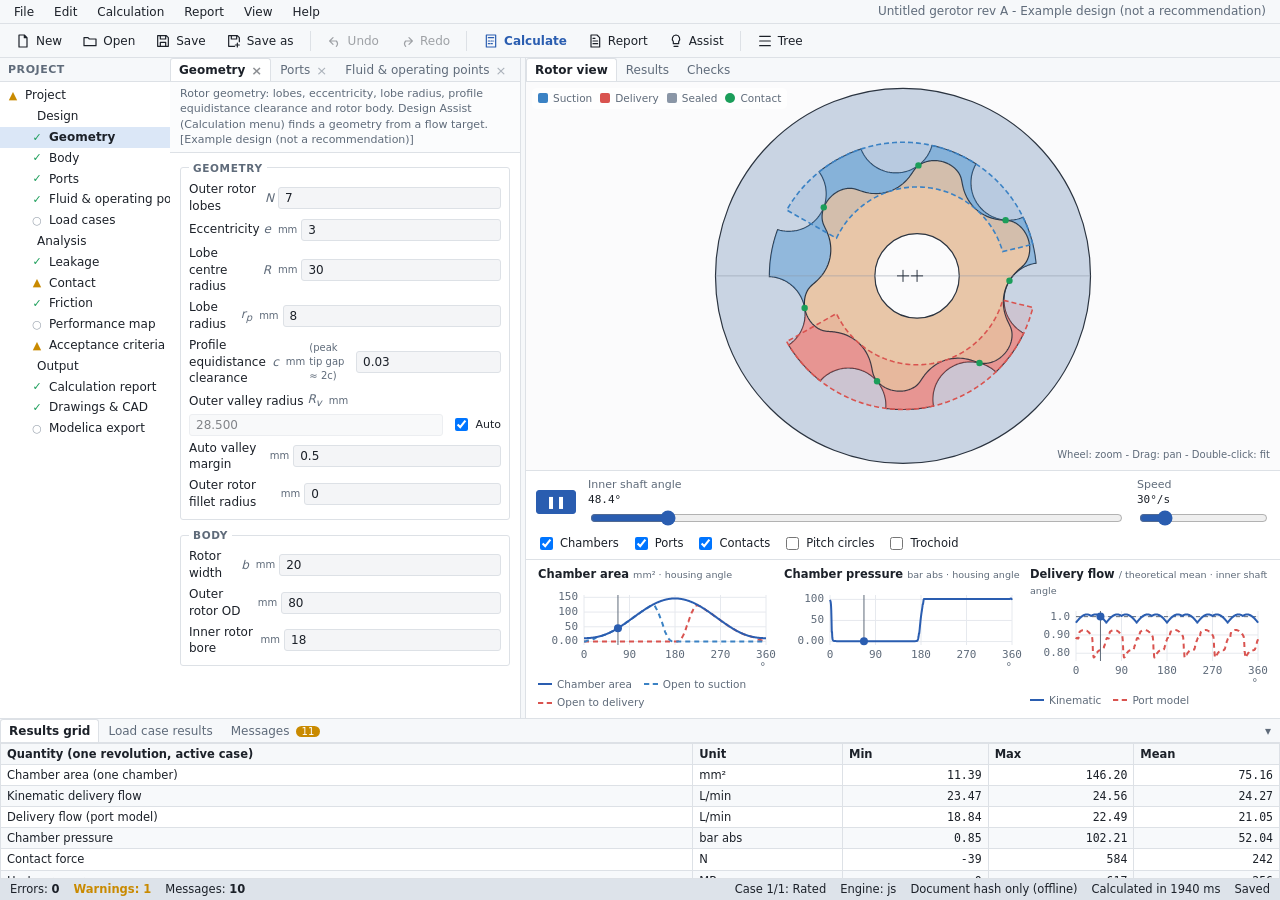
==== commit 404c7511: "Acceptance criteria, no-silent-defaults, convergence study, literature validation, responsive inputs" ====
--- a/frontend/index.html
+++ b/frontend/index.html
@@ -23,47 +23,47 @@
         <fieldset>
           <legend>Requirement</legend>
           <div class="grid2">
-            <label>Flow <span class="unit">L/min</span><input name="flow" type="number" min="0" step="0.5" value="15"></label>
-            <label>at speed <span class="unit">rpm</span><input name="rpm" type="number" min="1" step="50" value="1000"></label>
-            <label>Vol. efficiency <span class="unit">%</span><input name="volEff" type="number" min="10" max="100" step="1" value="100"></label>
+            <label>Flow <span class="unit">L/min</span><input name="flow" type="text" inputmode="decimal" data-num min="0" step="0.5" value="15"></label>
+            <label>at speed <span class="unit">rpm</span><input name="rpm" type="text" inputmode="decimal" data-num min="1" step="50" value="1000"></label>
+            <label>Vol. efficiency <span class="unit">%</span><input name="volEff" type="text" inputmode="decimal" data-num min="10" max="100" step="1" value="100"></label>
             <label>Objective
               <select name="objective"><option value="ripple">Lowest flow ripple</option><option value="compact">Smallest outer Ø</option><option value="contact">Lowest contact stress</option></select></label>
-            <label>Pressure rise <span class="unit">bar</span><input name="dp" type="number" min="0" step="5" value="50"></label>
+            <label>Pressure rise <span class="unit">bar</span><input name="dp" type="text" inputmode="decimal" data-num min="0" step="5" value="50"></label>
           </div>
           <p class="note" id="assistDisp"></p>
         </fieldset>
         <fieldset>
           <legend>Packaging</legend>
           <div class="grid2">
-            <label>Rotor width <span class="unit">mm</span><input name="b" type="number" min="0.1" step="1" value="10"></label>
-            <label>Max outer Ø <span class="unit">mm</span><input name="ODmax" type="number" min="0" step="1" value="95"></label>
-            <label>Shaft / bore Ø <span class="unit">mm</span><input name="bore" type="number" min="0" step="1" value="22"></label>
-            <label>Profile clearance c (peak gap ≈ 2c) <span class="unit">mm</span><input name="clearance" type="number" min="0" step="0.01" value="0.02"></label>
-            <label>Min wall, outer <span class="unit">mm</span><input name="wallOut" type="number" min="0" step="0.5" value="5"></label>
-            <label>Min wall, inner <span class="unit">mm</span><input name="wallIn" type="number" min="0" step="0.5" value="5"></label>
+            <label>Rotor width <span class="unit">mm</span><input name="b" type="text" inputmode="decimal" data-num min="0.1" step="1" value="10"></label>
+            <label>Max outer Ø <span class="unit">mm</span><input name="ODmax" type="text" inputmode="decimal" data-num min="0" step="1" value="95"></label>
+            <label>Shaft / bore Ø <span class="unit">mm</span><input name="bore" type="text" inputmode="decimal" data-num min="0" step="1" value="22"></label>
+            <label>Profile clearance c (peak gap ≈ 2c) <span class="unit">mm</span><input name="clearance" type="text" inputmode="decimal" data-num min="0" step="0.01" value="0.02"></label>
+            <label>Min wall, outer <span class="unit">mm</span><input name="wallOut" type="text" inputmode="decimal" data-num min="0" step="0.5" value="5"></label>
+            <label>Min wall, inner <span class="unit">mm</span><input name="wallIn" type="text" inputmode="decimal" data-num min="0" step="0.5" value="5"></label>
           </div>
         </fieldset>
         <fieldset>
           <legend>Search range</legend>
           <div class="grid2">
-            <label>Lobes from<input name="Nmin" type="number" min="3" max="20" step="1" value="5"></label>
-            <label>to<input name="Nmax" type="number" min="3" max="20" step="1" value="11"></label>
-            <label>Min r<sub>p</sub>/e<input name="kMin" type="number" min="1" step="0.1" value="1.5"></label>
-            <label>Valley margin <span class="unit">mm</span><input name="valleyMargin" type="number" min="0" step="0.05" value="0.1"></label>
+            <label>Lobes from<input name="Nmin" type="text" inputmode="decimal" data-num min="3" max="20" step="1" value="5"></label>
+            <label>to<input name="Nmax" type="text" inputmode="decimal" data-num min="3" max="20" step="1" value="11"></label>
+            <label data-tip="Optional lower bound on r_p/e. Empty = no rule (published designs range from 1.19 upward)">Min r<sub>p</sub>/e (optional)<input name="kMin" type="text" inputmode="decimal" data-num min="1" step="0.1" value="" placeholder="none"></label>
+            <label>Valley margin <span class="unit">mm</span><input name="valleyMargin" type="text" inputmode="decimal" data-num min="0" step="0.05" value="0.1"></label>
           </div>
         </fieldset>
         <button type="button" class="primary" id="assistRun">Search designs</button>
         <fieldset class="re">
           <legend>Reverse engineering (measured set)</legend>
           <div class="grid2">
-            <label>Outer lobes N<input name="reN" type="number" min="3" step="1" value="9"></label>
-            <label>Lobe radius r<sub>p</sub> <span class="unit">mm</span><input name="reRp" type="number" min="0.1" step="0.01" value="10"></label>
-            <label>Inner tip Ø <span class="unit">mm</span><input name="reDt" type="number" step="0.01" value="73.404"></label>
-            <label>Inner root Ø <span class="unit">mm</span><input name="reDr" type="number" step="0.01" value="57.96"></label>
-            <label>Outer minor Ø <span class="unit">mm</span><input name="reDl" type="number" step="0.01" value="65.722"></label>
-            <label>Outer major Ø <span class="unit">mm</span><input name="reDv" type="number" step="0.01" value="81.166"></label>
-            <label>Width <span class="unit">mm</span><input name="reB" type="number" min="0" step="0.1" value="10"></label>
-            <label>Outer rotor OD <span class="unit">mm</span><input name="reOD" type="number" min="0" step="0.1" value="95"></label>
+            <label>Outer lobes N<input name="reN" type="text" inputmode="decimal" data-num min="3" step="1" value="9"></label>
+            <label>Lobe radius r<sub>p</sub> <span class="unit">mm</span><input name="reRp" type="text" inputmode="decimal" data-num min="0.1" step="0.01" value="10"></label>
+            <label>Inner tip Ø <span class="unit">mm</span><input name="reDt" type="text" inputmode="decimal" data-num step="0.01" value="73.404"></label>
+            <label>Inner root Ø <span class="unit">mm</span><input name="reDr" type="text" inputmode="decimal" data-num step="0.01" value="57.96"></label>
+            <label>Outer minor Ø <span class="unit">mm</span><input name="reDl" type="text" inputmode="decimal" data-num step="0.01" value="65.722"></label>
+            <label>Outer major Ø <span class="unit">mm</span><input name="reDv" type="text" inputmode="decimal" data-num step="0.01" value="81.166"></label>
+            <label>Width <span class="unit">mm</span><input name="reB" type="text" inputmode="decimal" data-num min="0" step="0.1" value="10"></label>
+            <label>Outer rotor OD <span class="unit">mm</span><input name="reOD" type="text" inputmode="decimal" data-num min="0" step="0.1" value="95"></label>
           </div>
           <p class="note" id="reStatus">Outer minor Ø = across the lobe tips; outer major Ø = valley circle.</p>
           <button type="button" id="reApply">Derive &amp; apply</button>
@@ -92,52 +92,52 @@
                 <fieldset data-steps="geometry">
           <legend>Geometry</legend>
           <label>Outer rotor lobes <i>N</i>
-            <input name="N" type="number" min="3" max="30" step="1" value="7"></label>
+            <input name="N" type="text" inputmode="decimal" data-num min="3" max="30" step="1" value="7"></label>
           <label>Eccentricity <i>e</i> <span class="unit">mm</span>
-            <input name="e" type="number" min="0.01" step="0.1" value="3"></label>
+            <input name="e" type="text" inputmode="decimal" data-num min="0.01" step="0.1" value="3"></label>
           <label>Lobe centre radius <i>R</i> <span class="unit">mm</span>
-            <input name="R" type="number" min="0.1" step="0.5" value="30"></label>
+            <input name="R" type="text" inputmode="decimal" data-num min="0.1" step="0.5" value="30"></label>
           <label>Lobe radius <i>r<sub>p</sub></i> <span class="unit">mm</span>
-            <input name="rp" type="number" min="0.1" step="0.1" value="8"></label>
+            <input name="rp" type="text" inputmode="decimal" data-num min="0.1" step="0.1" value="8"></label>
           <label>Profile equidistance clearance <i>c</i> <span class="unit">mm</span> <em class="sub">(peak tip gap ≈ 2c)</em>
-            <input name="c" type="number" min="0" step="0.01" value="0.03"></label>
+            <input name="c" type="text" inputmode="decimal" data-num min="0" step="0.01" value="0.03"></label>
           <label class="with-check">Outer valley radius <i>R<sub>v</sub></i> <span class="unit">mm</span>
             <span class="row">
-              <input name="Rv" type="number" min="0.1" step="0.1" value="28">
+              <input name="Rv" type="text" inputmode="decimal" data-num min="0.1" step="0.1" value="28">
               <span class="check"><input name="RvAuto" type="checkbox" checked> Auto</span>
             </span></label>
           <label>Auto valley margin <span class="unit">mm</span>
-            <input name="RvClear" type="number" min="0" step="0.1" value="0.5"></label>
+            <input name="RvClear" type="text" inputmode="decimal" data-num min="0" step="0.1" value="0.5"></label>
           <label>Outer rotor fillet radius <span class="unit">mm</span>
-            <input name="fillet" type="number" min="0" step="0.1" value="0"></label>
+            <input name="fillet" type="text" inputmode="decimal" data-num min="0" step="0.1" value="0"></label>
         </fieldset>
         <fieldset data-steps="geometry">
           <legend>Body</legend>
           <label>Rotor width <i>b</i> <span class="unit">mm</span>
-            <input name="b" type="number" min="0.1" step="1" value="20"></label>
+            <input name="b" type="text" inputmode="decimal" data-num min="0.1" step="1" value="20"></label>
           <label>Outer rotor OD <span class="unit">mm</span>
-            <input name="OD" type="number" min="1" step="1" value="80"></label>
+            <input name="OD" type="text" inputmode="decimal" data-num min="1" step="1" value="80"></label>
           <label>Inner rotor bore <span class="unit">mm</span>
-            <input name="bore" type="number" min="0" step="1" value="18"></label>
+            <input name="bore" type="text" inputmode="decimal" data-num min="0" step="1" value="18"></label>
         </fieldset>
         <fieldset data-steps="fluid">
           <legend>Operating point</legend>
           <label>Shaft speed <span class="unit">rpm</span>
-            <input name="rpm" type="number" min="0" step="50" value="1500"></label>
+            <input name="rpm" type="text" inputmode="decimal" data-num min="0" step="50" value="1500"></label>
           <label>Pressure rise Δp <span class="unit">bar</span>
-            <input name="dp" type="number" min="0" step="5" value="100"></label>
+            <input name="dp" type="text" inputmode="decimal" data-num min="0" step="5" value="100"></label>
         </fieldset>
         <fieldset data-steps="contact">
           <legend>Material</legend>
           <div class="grid2">
             <label>Inner E <span class="unit">GPa</span>
-              <input name="Ein" type="number" min="1" step="5" value="210"></label>
+              <input name="Ein" type="text" inputmode="decimal" data-num min="1" step="5" value="210"></label>
             <label>Inner ν
-              <input name="nuIn" type="number" min="0" max="0.5" step="0.01" value="0.3"></label>
+              <input name="nuIn" type="text" inputmode="decimal" data-num min="0" max="0.5" step="0.01" value="0.3"></label>
             <label>Outer E <span class="unit">GPa</span>
-              <input name="Eout" type="number" min="1" step="5" value="210"></label>
+              <input name="Eout" type="text" inputmode="decimal" data-num min="1" step="5" value="210"></label>
             <label>Outer ν
-              <input name="nuOut" type="number" min="0" max="0.5" step="0.01" value="0.3"></label>
+              <input name="nuOut" type="text" inputmode="decimal" data-num min="0" max="0.5" step="0.01" value="0.3"></label>
           </div>
         </fieldset>
         <fieldset data-steps="ports">
@@ -145,46 +145,46 @@
           <label class="inline"><input name="portsOn" type="checkbox" checked> Enable port model</label>
           <label class="with-check">Outer port radius <span class="unit">mm</span>
             <span class="row">
-              <input name="portRo" type="number" min="0" step="0.1" value="28">
+              <input name="portRo" type="text" inputmode="decimal" data-num min="0" step="0.1" value="28">
               <span class="check"><input name="portRoAuto" type="checkbox" checked> Auto</span>
             </span></label>
           <label class="with-check">Inner port radius (O₁) <span class="unit">mm</span>
             <span class="row">
-              <input name="portRi" type="number" min="0" step="0.1" value="19">
+              <input name="portRi" type="text" inputmode="decimal" data-num min="0" step="0.1" value="19">
               <span class="check"><input name="portRiAuto" type="checkbox" checked> Auto</span>
             </span></label>
           <p class="note">Timing offsets from the theoretical edges (+ = direction of rotation).</p>
           <div class="grid2">
             <label>Suction start <span class="unit">°</span>
-              <input name="sucStart" type="number" step="0.5" value="0"></label>
+              <input name="sucStart" type="text" inputmode="decimal" data-num step="0.5" value="0"></label>
             <label>Suction end <span class="unit">°</span>
-              <input name="sucEnd" type="number" step="0.5" value="0"></label>
+              <input name="sucEnd" type="text" inputmode="decimal" data-num step="0.5" value="0"></label>
             <label>Delivery start <span class="unit">°</span>
-              <input name="delStart" type="number" step="0.5" value="0"></label>
+              <input name="delStart" type="text" inputmode="decimal" data-num step="0.5" value="0"></label>
             <label>Delivery end <span class="unit">°</span>
-              <input name="delEnd" type="number" step="0.5" value="0"></label>
+              <input name="delEnd" type="text" inputmode="decimal" data-num step="0.5" value="0"></label>
           </div>
           <p class="note">Relief grooves: length into the land at each port edge (0 = none).</p>
           <div class="grid2">
             <label>Suction start <span class="unit">°</span>
-              <input name="gSucStart" type="number" min="0" step="0.5" value="0"></label>
+              <input name="gSucStart" type="text" inputmode="decimal" data-num min="0" step="0.5" value="0"></label>
             <label>Suction end <span class="unit">°</span>
-              <input name="gSucEnd" type="number" min="0" step="0.5" value="0"></label>
+              <input name="gSucEnd" type="text" inputmode="decimal" data-num min="0" step="0.5" value="0"></label>
             <label>Delivery start <span class="unit">°</span>
-              <input name="gDelStart" type="number" min="0" step="0.5" value="0"></label>
+              <input name="gDelStart" type="text" inputmode="decimal" data-num min="0" step="0.5" value="0"></label>
             <label>Delivery end <span class="unit">°</span>
-              <input name="gDelEnd" type="number" min="0" step="0.5" value="0"></label>
+              <input name="gDelEnd" type="text" inputmode="decimal" data-num min="0" step="0.5" value="0"></label>
           </div>
           <div class="grid2">
             <label>Groove width <span class="unit">mm</span>
-              <input name="grooveW" type="number" min="0" step="0.1" value="1"></label>
+              <input name="grooveW" type="text" inputmode="decimal" data-num min="0" step="0.1" value="1"></label>
             <label title="0 = as deep as the port">Groove depth <span class="unit">mm</span>
-              <input name="grooveD" type="number" min="0" step="0.05" value="0"></label>
+              <input name="grooveD" type="text" inputmode="decimal" data-num min="0" step="0.05" value="0"></label>
           </div>
           <label>Port corner radius <span class="unit">mm</span>
-            <input name="portFillet" type="number" min="0" step="0.1" value="0"></label>
+            <input name="portFillet" type="text" inputmode="decimal" data-num min="0" step="0.1" value="0"></label>
           <label title="Volume behind the outlet port, used for the outlet pressure ripple (0 = restriction only)">Outlet volume <span class="unit">cm³</span>
-            <input name="outletVol" type="number" min="0" step="1" value="0"></label>
+            <input name="outletVol" type="text" inputmode="decimal" data-num min="0" step="1" value="0"></label>
           <p class="note">Porting type. Without a double-sided outlet or shadow ports the rotors are pressed to the floor.</p>
           <label class="inline"><input name="dblIn" type="checkbox"> Double-sided inlet port</label>
           <label class="inline"><input name="dblOut" type="checkbox"> Double-sided outlet port</label>
@@ -200,30 +200,30 @@
                 <!-- library entries are added from js/fluid.js -->
               </select></label>
             <label>Oil temperature <span class="unit">°C</span>
-              <input name="oilT" type="number" step="5" value="40"></label>
+              <input name="oilT" type="text" inputmode="decimal" data-num step="5" value="40"></label>
             <label>Inlet pressure <span class="unit">bar abs</span>
-              <input name="pIn" type="number" min="0" step="0.1" value="1"></label>
+              <input name="pIn" type="text" inputmode="decimal" data-num min="0" step="0.1" value="1"></label>
             <label>Cavitation pressure <span class="unit">bar abs</span>
-              <input name="pVap" type="number" min="0" step="0.05" value="0.2"></label>
+              <input name="pVap" type="text" inputmode="decimal" data-num min="0" step="0.05" value="0.2"></label>
             <label>Density <span class="unit">kg/m³</span>
-              <input name="rho" type="number" min="1" step="10" value="860"></label>
+              <input name="rho" type="text" inputmode="decimal" data-num min="1" step="10" value="860"></label>
             <label>Bulk modulus <span class="unit">MPa</span>
-              <input name="bulk" type="number" min="1" step="100" value="1400"></label>
+              <input name="bulk" type="text" inputmode="decimal" data-num min="1" step="100" value="1400"></label>
             <label>Discharge coeff. <i>C<sub>d</sub></i>
-              <input name="Cd" type="number" min="0.1" max="1" step="0.05" value="0.7"></label>
+              <input name="Cd" type="text" inputmode="decimal" data-num min="0.1" max="1" step="0.05" value="0.7"></label>
             <label>Kin. viscosity <span class="unit">cSt</span>
-              <input name="nu" type="number" min="0.1" step="1" value="30"></label>
+              <input name="nu" type="text" inputmode="decimal" data-num min="0.1" step="1" value="30"></label>
           </div>
           <div id="userOil" hidden>
             <p class="note">Datasheet viscosities; ν at the oil temperature is read from the ASTM D341 (Walther) line through them. A third point (e.g. 0 °C) is optional (ν = 0: unused).</p>
             <div class="grid2">
-              <label>T₁ <span class="unit">°C</span><input name="uT1" type="number" step="1" value="40"></label>
-              <label>ν₁ <span class="unit">cSt</span><input name="uNu1" type="number" min="0" step="0.1" value="32"></label>
-              <label>T₂ <span class="unit">°C</span><input name="uT2" type="number" step="1" value="100"></label>
-              <label>ν₂ <span class="unit">cSt</span><input name="uNu2" type="number" min="0" step="0.1" value="5.4"></label>
-              <label>T₃ (optional) <span class="unit">°C</span><input name="uT3" type="number" step="1" value="0"></label>
-              <label>ν₃ <span class="unit">cSt</span><input name="uNu3" type="number" min="0" step="1" value="0"></label>
-              <label>Density at 15 °C <span class="unit">kg/m³</span><input name="uRho15" type="number" min="1" step="1" value="870"></label>
+              <label>T₁ <span class="unit">°C</span><input name="uT1" type="text" inputmode="decimal" data-num step="1" value="40"></label>
+              <label>ν₁ <span class="unit">cSt</span><input name="uNu1" type="text" inputmode="decimal" data-num min="0" step="0.1" value="32"></label>
+              <label>T₂ <span class="unit">°C</span><input name="uT2" type="text" inputmode="decimal" data-num step="1" value="100"></label>
+              <label>ν₂ <span class="unit">cSt</span><input name="uNu2" type="text" inputmode="decimal" data-num min="0" step="0.1" value="5.4"></label>
+              <label>T₃ (optional) <span class="unit">°C</span><input name="uT3" type="text" inputmode="decimal" data-num step="1" value="0"></label>
+              <label>ν₃ <span class="unit">cSt</span><input name="uNu3" type="text" inputmode="decimal" data-num min="0" step="1" value="0"></label>
+              <label>Density at 15 °C <span class="unit">kg/m³</span><input name="uRho15" type="text" inputmode="decimal" data-num min="1" step="1" value="870"></label>
             </div>
           </div>
           <div id="oilCurve" hidden>
@@ -237,7 +237,7 @@
           <p class="note">Tip/flank gaps follow from the inner profile clearance <i>c</i>. Axial clearance is the total over both faces.</p>
           <div class="grid2">
             <label>Axial clearance <span class="unit">mm</span>
-              <input name="axialClr" type="number" min="0" step="0.005" value="0.05"></label>
+              <input name="axialClr" type="text" inputmode="decimal" data-num min="0" step="0.005" value="0.05"></label>
             <label>Tip gap model
               <select name="tipGapModel"><option value="backlash">Backlash contact</option><option value="uniform">Uniform c</option></select></label>
           </div>
@@ -248,13 +248,13 @@
           <p class="note">Viscous losses (Totaro et al. 2025); full-film lubrication assumed.</p>
           <div class="grid2">
             <label>OD clearance, diametral <span class="unit">mm</span>
-              <input name="odClr" type="number" min="0" step="0.01" value="0.15"></label>
+              <input name="odClr" type="text" inputmode="decimal" data-num min="0" step="0.01" value="0.15"></label>
             <label>Shaft bearing length <span class="unit">mm</span>
-              <input name="jbLen" type="number" min="0" step="1" value="0"></label>
+              <input name="jbLen" type="text" inputmode="decimal" data-num min="0" step="1" value="0"></label>
             <label>Bearing clearance, diametral <span class="unit">mm</span>
-              <input name="jbClr" type="number" min="0" step="0.005" value="0.04"></label>
+              <input name="jbClr" type="text" inputmode="decimal" data-num min="0" step="0.005" value="0.04"></label>
             <label>Floor friction μ (one-sided ports)
-              <input name="faceMu" type="number" min="0" step="0.01" value="0.08"></label>
+              <input name="faceMu" type="text" inputmode="decimal" data-num min="0" step="0.01" value="0.08"></label>
           </div>
         </fieldset>
         <fieldset data-steps="outputs">
@@ -272,6 +272,7 @@
           <label data-tip="Engineer who checked the calculation">Checker <input name="checker" type="text"></label>
           <label data-tip="Approver for release">Approver <input name="approver" type="text"></label>
           <label data-tip="Calculation date">Date <input name="date" type="date"></label>
+          <label data-tip="Origin of the design values. The pre-filled default design is an example; clear or replace this text once the values are your own, with their source recorded in the notes">Design basis <input name="designLabel" type="text"></label>
         </fieldset>
         <fieldset>
           <legend>Scope and notes</legend>
@@ -295,6 +296,9 @@
             <select name="calcMode"><option value="js">JavaScript (in browser)</option><option value="api" disabled>Python API (not available)</option><option value="parity" disabled>Parity JS vs API (not available)</option></select></label>
         </fieldset>
       </form>
+      <section data-steps="criteria" id="criteriaSec">
+        <div id="critRoot"></div>
+      </section>
       <section data-steps="cases" id="casesSec">
         <p class="note">Load cases are operating points. The active case (selected row) drives the input forms, charts and report; "Calculate all" evaluates every case.</p>
         <table class="grid-table" id="caseList"></table>
@@ -309,12 +313,12 @@
         <h2>Charts <small>pump performance range</small></h2>
         <form id="mapForm" class="params" autocomplete="off">
           <div class="grid2">
-            <label>Speed from <span class="unit">rpm</span><input name="rpmMin" type="number" min="1" step="100" value="1000"></label>
-            <label>to<input name="rpmMax" type="number" min="1" step="100" value="4000"></label>
-            <label>Δp from <span class="unit">bar</span><input name="dpMin" type="number" min="0" step="5" value="10"></label>
-            <label>to<input name="dpMax" type="number" min="0" step="5" value="100"></label>
-            <label>Speed points<input name="nRpm" type="number" min="1" max="8" step="1" value="6"></label>
-            <label>Pressure points<input name="nDp" type="number" min="1" max="8" step="1" value="6"></label>
+            <label>Speed from <span class="unit">rpm</span><input name="rpmMin" type="text" inputmode="decimal" data-num min="1" step="100" value="1000"></label>
+            <label>to<input name="rpmMax" type="text" inputmode="decimal" data-num min="1" step="100" value="4000"></label>
+            <label>Δp from <span class="unit">bar</span><input name="dpMin" type="text" inputmode="decimal" data-num min="0" step="5" value="10"></label>
+            <label>to<input name="dpMax" type="text" inputmode="decimal" data-num min="0" step="5" value="100"></label>
+            <label>Speed points<input name="nRpm" type="text" inputmode="decimal" data-num min="1" max="8" step="1" value="6"></label>
+            <label>Pressure points<input name="nDp" type="text" inputmode="decimal" data-num min="1" max="8" step="1" value="6"></label>
           </div>
           <div class="chart-pick" id="chartPick">
             <label><input type="checkbox" value="flow" checked> Flow</label>
@@ -367,6 +371,8 @@
       </section>
       </div>
     </section>
+
+    <div class="splitter" id="splitter" role="separator" aria-orientation="vertical" title="Drag to resize the input column"></div>
 
     <section class="dock right-dock" id="rightDock">
       <div class="tabs" id="dockTabs">
@@ -449,6 +455,7 @@
     <span class="sp"></span>
     <span id="stCase" class="st-item"></span>
     <span id="stMode" class="st-item"></span>
+    <span id="stHash" class="st-item" title="">Document hash only (offline)</span>
     <span id="stCalc" class="st-item"></span>
     <span id="stDirty" class="st-item"></span>
   </footer>
@@ -472,6 +479,7 @@
     <div class="case-wrap"><table class="case-table" id="caseTable"></table></div>
   </dialog>
 
+  <script src="js/numinput.js"></script>
   <script src="js/geometry.js"></script>
   <script src="js/ports.js"></script>
   <script src="js/backlash.js"></script>
@@ -492,6 +500,8 @@
   <script src="js/export.js"></script>
   <script src="js/project.js"></script>
   <script src="js/methods.generated.js"></script>
+  <script src="js/criteria.generated.js"></script>
+  <script src="js/criteria.js"></script>
   <script src="js/report.js"></script>
   <script src="js/app.js"></script>
   <script src="js/assist-ui.js"></script>
--- a/frontend/css/workspace.css
+++ b/frontend/css/workspace.css
@@ -31,8 +31,13 @@
 .sp, .spacer { flex: 1; }
 
 /* ---- main work area */
-.work { flex: 1; min-height: 0; display: grid; grid-template-columns: 190px 350px minmax(0, 1fr); gap: 1px; background: var(--border); }
-body.no-tree .work { grid-template-columns: 0 350px minmax(0, 1fr); }
+/* Columns: tree | forms | splitter | dock. Items are placed explicitly so that hiding the tree never shifts the forms
+   into a zero-width column (that was the "inputs vanish below 1100 px" bug). Widths come from --tree-w / --form-w. */
+.work { --tree-w: 190px; --form-w: 350px; flex: 1; min-height: 0; position: relative; display: grid; grid-template-columns: var(--tree-w) var(--form-w) 6px minmax(0, 1fr); gap: 0; background: var(--border); }
+.work > .tree-dock { grid-column: 1; } .work > .centre { grid-column: 2; } .work > .splitter { grid-column: 3; } .work > .right-dock { grid-column: 4; }
+.splitter { cursor: col-resize; background: var(--chrome-2); border-left: 1px solid var(--border); border-right: 1px solid var(--border); touch-action: none; }
+.splitter:hover, .splitter.drag { background: var(--accent); }
+body.no-tree .work { --tree-w: 0px; }
 body.no-tree .tree-dock { display: none; }
 .dock, .centre { background: var(--panel); min-width: 0; min-height: 0; display: flex; flex-direction: column; }
 .dock-h { padding: 4px 8px; font-weight: 600; background: var(--chrome-2); border-bottom: 1px solid var(--border); font-size: 11px; text-transform: uppercase; letter-spacing: .05em; color: var(--text-muted); }
@@ -123,8 +128,18 @@
 .dlg-pad { padding: 10px 16px 16px; overflow: auto; max-height: calc(88vh - 56px); }
 kbd { font: 11px var(--font-mono); background: var(--chrome-2); border: 1px solid var(--border); border-radius: 3px; padding: 0 4px; }
 
-@media (max-width: 1500px) { .work { grid-template-columns: 170px 330px minmax(0, 1fr); } }
-@media (max-width: 1100px) { .work { grid-template-columns: 0 330px minmax(0, 1fr); } .tree-dock { display: none; } }
+@media (max-width: 1500px) { .work { --tree-w: 170px; } }
+/* Narrow window: the tree becomes an overlay opened by the Tree button; forms stay visible beside the dock. */
+@media (max-width: 1000px) {
+  .work { --tree-w: 0px; --form-w: min(var(--form-w-user, 330px), 55vw); }
+  .tree-dock { display: none; position: absolute; z-index: 20; left: 0; top: 0; bottom: 0; width: 230px; box-shadow: 3px 0 10px rgba(0,0,0,.25); }
+  body.tree-open .tree-dock { display: flex; }
+}
+/* Very narrow: forms on top, dock below (never hidden), no splitter. */
+@media (max-width: 820px) {
+  .work { grid-template-columns: minmax(0, 1fr); grid-template-rows: minmax(0, 3fr) minmax(0, 2fr); }
+  .work > .centre { grid-column: 1; grid-row: 1; } .work > .right-dock { grid-column: 1; grid-row: 2; } .work > .splitter { display: none; }
+}
 @media print { .menubar, .toolbar, .status, .bottom { display: none; } }
 
 /* dark theme (optional, View menu) */
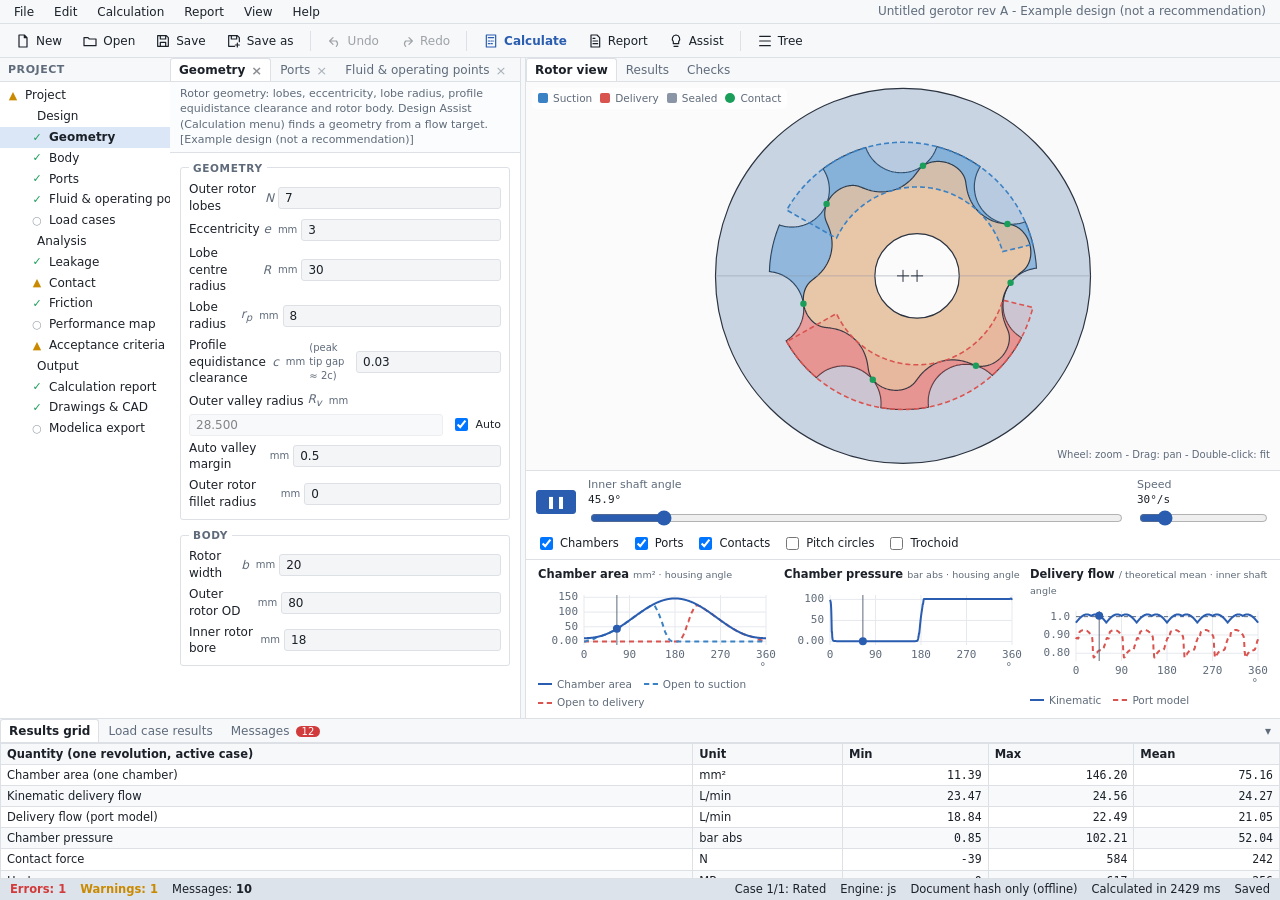
==== commit 4f577ecd: "Clearance-tolerance intervals for efficiencies; remove remaining unsourced defaults - tolerance.py/j" ====
--- a/frontend/index.html
+++ b/frontend/index.html
@@ -201,6 +201,8 @@
               </select></label>
             <label>Oil temperature <span class="unit">°C</span>
               <input name="oilT" type="text" inputmode="decimal" data-num step="5" value="40"></label>
+            <label title="Linear thermal expansion coefficient of the oil, from its datasheet. Empty: the density is not temperature-corrected.">Thermal expansion <span class="unit">1/K</span>
+              <input name="rhoExp" type="text" inputmode="decimal" data-num step="0.0001" value="" placeholder="datasheet"></label>
             <label>Inlet pressure <span class="unit">bar abs</span>
               <input name="pIn" type="text" inputmode="decimal" data-num min="0" step="0.1" value="1"></label>
             <label>Cavitation pressure <span class="unit">bar abs</span>
@@ -308,6 +310,19 @@
           <button type="button" id="caseDel">Delete</button>
           <button type="button" id="caseRun" class="primary">Calculate all</button>
         </div>
+        <form id="tolForm" class="params" autocomplete="off">
+          <p class="note">Optional clearance tolerance bands (same unit and convention as the design inputs). With a band, "Calculate all" also gives η vol, η hm and η as intervals (docs/tolerance.md). Empty = no interval.</p>
+          <div class="grid2">
+            <label>Profile clearance c min <span class="unit">mm</span><input name="c_min" type="text" inputmode="decimal" data-num step="any" value=""></label>
+            <label>Profile clearance c max <span class="unit">mm</span><input name="c_max" type="text" inputmode="decimal" data-num step="any" value=""></label>
+            <label>Axial clearance min <span class="unit">mm</span><input name="axialClr_min" type="text" inputmode="decimal" data-num step="any" value=""></label>
+            <label>Axial clearance max <span class="unit">mm</span><input name="axialClr_max" type="text" inputmode="decimal" data-num step="any" value=""></label>
+            <label>OD clearance (diametral) min <span class="unit">mm</span><input name="odClr_min" type="text" inputmode="decimal" data-num step="any" value=""></label>
+            <label>OD clearance (diametral) max <span class="unit">mm</span><input name="odClr_max" type="text" inputmode="decimal" data-num step="any" value=""></label>
+            <label>Journal clearance (diametral) min <span class="unit">mm</span><input name="jbClr_min" type="text" inputmode="decimal" data-num step="any" value=""></label>
+            <label>Journal clearance (diametral) max <span class="unit">mm</span><input name="jbClr_max" type="text" inputmode="decimal" data-num step="any" value=""></label>
+          </div>
+        </form>
       </section>
       <section data-steps="map" class="result-wide">
         <h2>Charts <small>pump performance range</small></h2>
@@ -487,6 +502,7 @@
   <script src="js/contact.js"></script>
   <script src="js/friction.js"></script>
   <script src="js/perfmap.js"></script>
+  <script src="js/tolerance.js"></script>
   <script src="js/reverse.js"></script>
   <script src="js/fluid.js"></script>
   <script src="js/spectrum.js"></script>
